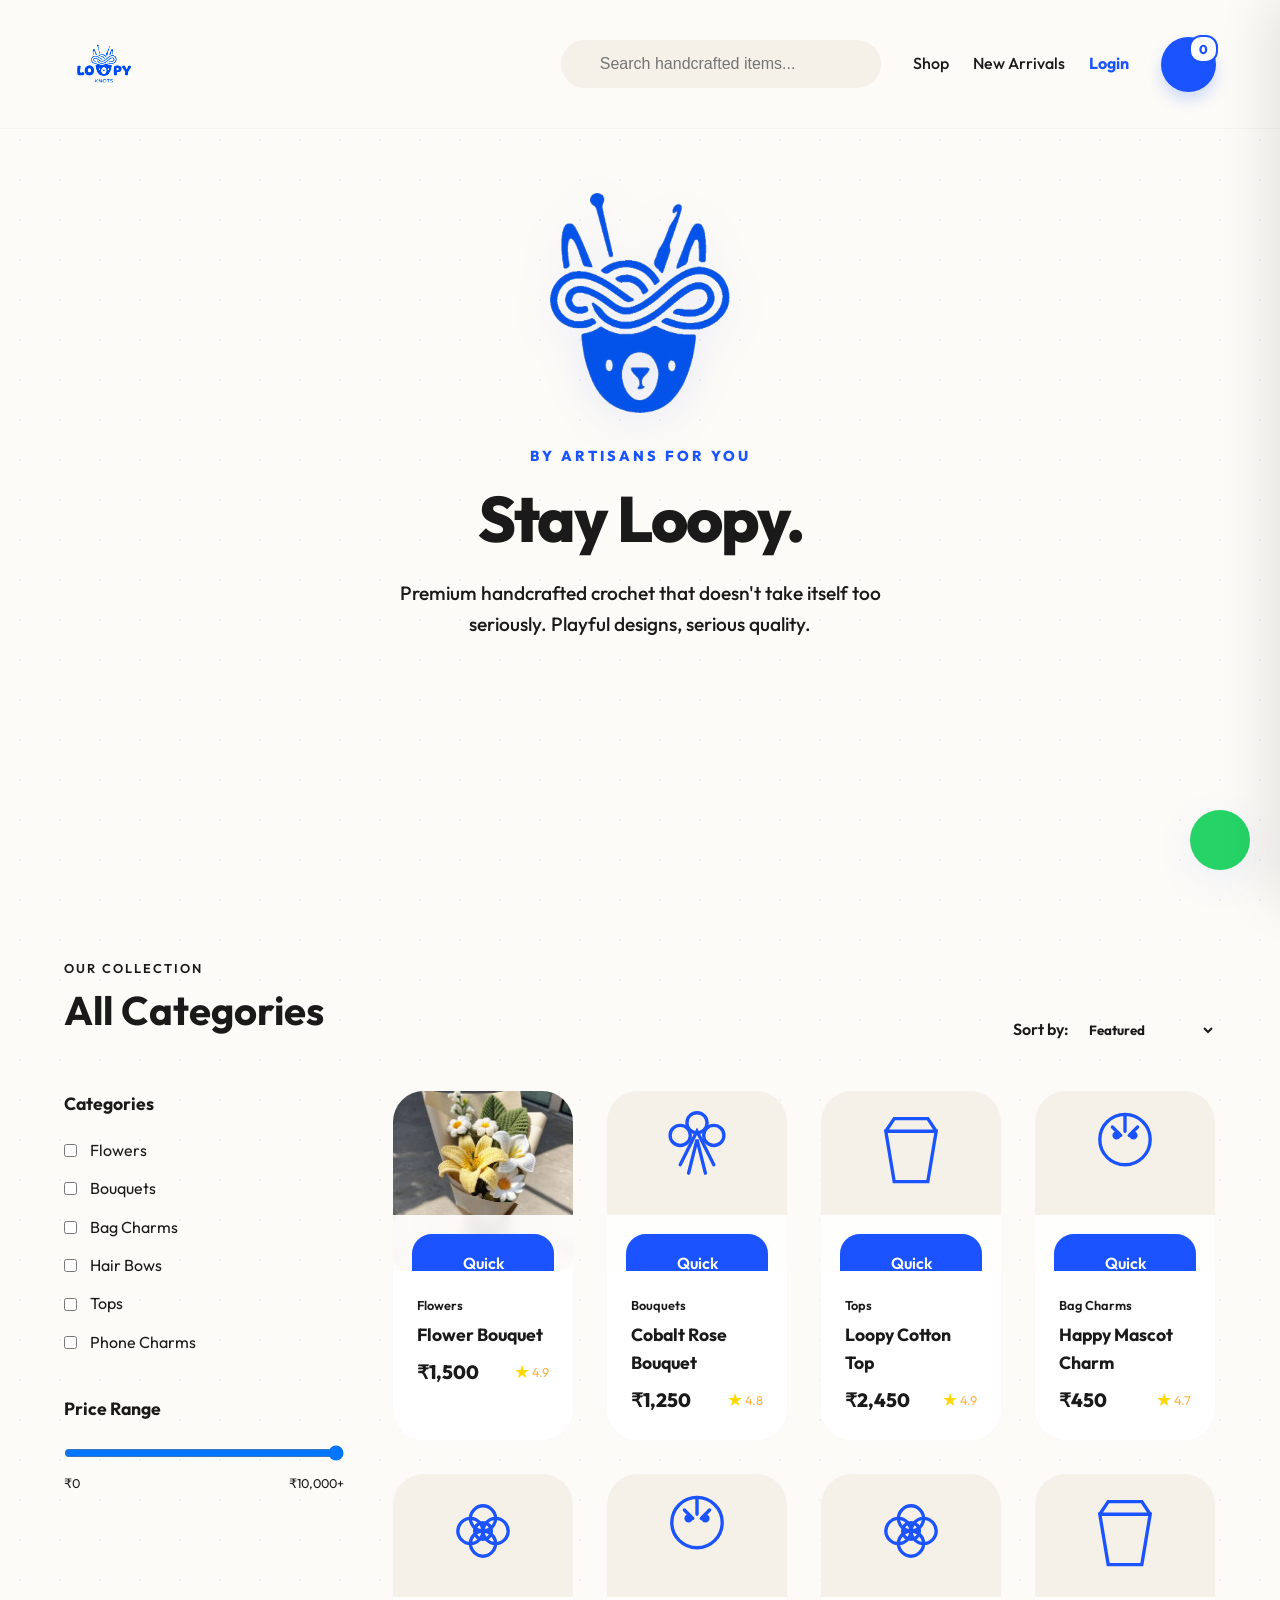
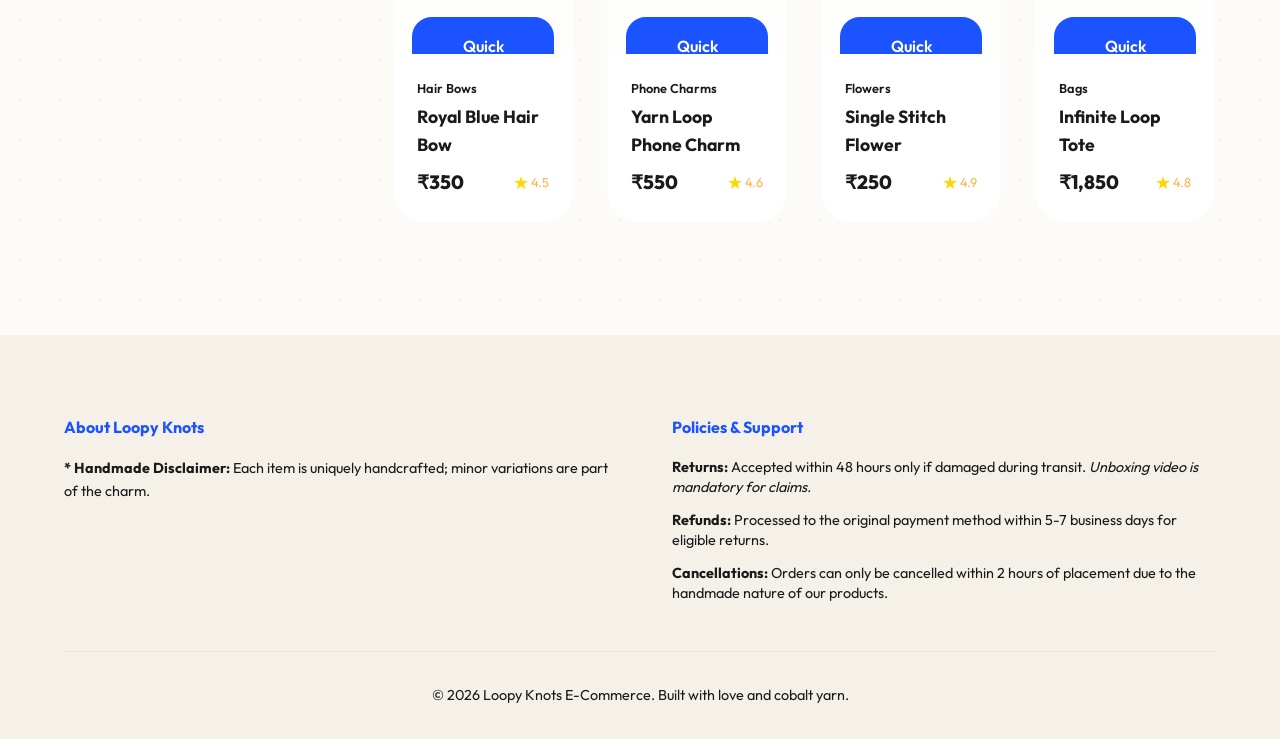
==== index.html @ 23d709d1 "Redesign payment screen to show discrete UPI app options like Zepto" ====
<!DOCTYPE html>
<html lang="en">
<head>
  <meta charset="UTF-8">
  <meta name="viewport" content="width=device-width, initial-scale=1.0">
  <title>Loopy Knots | Premium Handmade Crochet Store</title>
  <meta name="description" content="Discover beautifully handcrafted crochet flowers, bouquets, charms, and more at Loopy Knots. Sustainable, premium, and made with love.">
  
  <!-- Open Graph / Meta Tags -->
  <meta property="og:title" content="Loopy Knots | Premium Handmade Crochet Store">
  <meta property="og:description" content="Discover beautifully handcrafted crochet flowers, bouquets, charms, and more at Loopy Knots. Sustainable, premium, and made with love.">
  <meta property="og:image" content="assets/logo.jpg">
  <meta property="og:type" content="website">

  <link rel="icon" type="image/jpeg" href="assets/logo.jpg">
  <link rel="stylesheet" href="css/style.css">
  <script src="https://cdnjs.cloudflare.com/ajax/libs/simplex-noise/2.4.0/simplex-noise.min.js"></script>
  <script src="https://unpkg.com/lucide@latest"></script>
</head>
<body>

  <!-- Sticky Header -->
  <header>
    <!-- Mobile Nav Toggle (Left) -->
    <button class="mobile-nav-toggle" id="mobileNavBtn" onclick="toggleMobileMenu()" style="display: none; background: transparent; border: none; color: var(--cobalt); padding: 0; cursor: pointer;">
      <i data-lucide="menu" size="28"></i>
    </button>

    <div class="logo-container">
      <img src="assets/logo.jpg" alt="Loopy Knots Logo" class="logo-img desktop-logo animated-logo">
      <img src="assets/mascot_new.png" alt="Loopy Knots Mascot" class="logo-img mobile-logo animated-logo" style="display: none; clip-path: none; filter: none; mix-blend-mode: normal; object-fit: contain; border-radius: 0; padding: 5px;">
    </div>

    <div class="nav-actions">
      <div class="search-bar">
        <i data-lucide="search" size="18"></i>
        <input type="text" id="searchInput" placeholder="Search handcrafted items...">
      </div>

      <nav class="desktop-nav" style="display: flex; gap: 1.5rem; font-weight: 500; align-items: center;">
        <div class="dropdown">
          <a href="#">Shop <i data-lucide="chevron-down" size="16" style="vertical-align: middle;"></i></a>
          <div class="dropdown-content">
            <a href="#" onclick="filterCategory('Flowers')">Flowers</a>
            <a href="#" onclick="filterCategory('Bouquets')">Bouquets</a>
            <a href="#" onclick="filterCategory('Bag Charms')">Bag Charms</a>
            <a href="#" onclick="filterCategory('Hair Bows')">Hair Bows</a>
            <a href="#" onclick="filterCategory('Tops')">Tops</a>
            <a href="#" onclick="filterCategory('Phone Charms')">Phone Charms</a>
          </div>
        </div>
        <a href="#">New Arrivals</a>
        <a href="#" id="navLoginBtn" onclick="openLoginModal()" style="color: var(--cobalt); font-weight: 700;">Login</a>
        <div class="dropdown" id="navProfileMenu" style="display: none;">
          <a href="#" style="color: var(--cobalt); font-weight: 700; display: flex; align-items: center; gap: 5px;">
            <i data-lucide="user" size="20"></i> <i data-lucide="chevron-down" size="14"></i>
          </a>
          <div class="dropdown-content" style="right: 0; left: auto; min-width: 150px; text-align: left;">
            <a href="#" onclick="openOrdersModal()">My Orders</a>
            <a href="#" onclick="logoutUser()">Logout</a>
          </div>
        </div>
      </nav>
      
      <button class="cart-icon-btn" id="cartBtn">
        <i data-lucide="shopping-bag" size="20"></i>
        <span class="cart-badge" id="cartBadge">0</span>
      </button>
    </div>
  </header>

  </header>

  <!-- Mobile Menu Drawer -->
  <div class="mobile-menu-overlay" id="mobileMenuOverlay" onclick="closeMobileMenu()"></div>
  <div class="mobile-menu-drawer" id="mobileMenuDrawer">
    <div class="drawer-header" style="display: flex; justify-content: space-between; align-items: center; margin-bottom: 2rem;">
      <h3 style="color: var(--cobalt); margin: 0; font-size: 1.25rem;">Menu</h3>
      <button onclick="closeMobileMenu()" style="background:transparent; border:none; color:var(--text); cursor:pointer;"><i data-lucide="x" size="24"></i></button>
    </div>
    <div class="menu-content" style="display: flex; flex-direction: column; height: calc(100vh - 100px); justify-content: space-between;">
      <div class="menu-top-links" style="display: flex; flex-direction: column; gap: 1.2rem;">
        <a href="#" onclick="closeMobileMenu()">New Arrivals</a>
        <hr style="margin: 0; border: none; border-top: 1px solid #1A53FF22;">
        <h4 style="color: var(--cobalt); margin: 0; font-size: 1rem; text-transform: uppercase; letter-spacing: 1px;">Shop Categories</h4>
        <div class="mobile-categories" style="display: flex; flex-direction: column; gap: 1rem; margin-left: 0.5rem;">
          <a href="#" onclick="filterCategory('Flowers'); closeMobileMenu()">Flowers</a>
          <a href="#" onclick="filterCategory('Bouquets'); closeMobileMenu()">Bouquets</a>
          <a href="#" onclick="filterCategory('Bag Charms'); closeMobileMenu()">Bag Charms</a>
          <a href="#" onclick="filterCategory('Hair Bows'); closeMobileMenu()">Hair Bows</a>
          <a href="#" onclick="filterCategory('Tops'); closeMobileMenu()">Tops</a>
          <a href="#" onclick="filterCategory('Phone Charms'); closeMobileMenu()">Phone Charms</a>
          <a href="#" onclick="filterCategory('All'); closeMobileMenu()" style="color: var(--cobalt); font-weight: 700;">View All</a>
        </div>
      </div>
      <div class="menu-bottom-links" style="display: flex; flex-direction: column; gap: 1.2rem; padding-bottom: 2rem;">
        <hr style="margin: 0; border: none; border-top: 1px solid #1A53FF22;">
        <a href="#" onclick="openLoginModal(); closeMobileMenu()" id="mobileNavLogin">Login</a>
        <a href="#" onclick="openOrdersModal(); closeMobileMenu()" style="display:none;" id="mobileNavOrders">My Orders</a>
        <a href="#" onclick="logoutUser(); closeMobileMenu()" style="display:none; color: var(--terracotta);" id="mobileNavLogout">Logout</a>
      </div>
    </div>
  </div>

  <section class="hero">
    <div id="waves-container">
      <div class="pointer-dot"></div>
    </div>
    <div class="hero-content">
      <img src="assets/mascot_new.png" alt="Loopy Knots Mascot" class="hero-mascot">
      <div class="hero-label">BY ARTISANS FOR YOU</div>
      <h1 class="hero-title">Stay Loopy.</h1>
      <p class="hero-subtitle">Premium handcrafted crochet that doesn't take itself too seriously. Playful designs, serious quality.</p>
    </div>

    <div class="mascot-container">
      <div class="scroll-container">
        <div class="infinite-scroll" id="hero-slider">
          <!-- Images injected by slider.js logic -->
        </div>
      </div>
    </div>
    
    <!-- Mobile Category Pills/Circles -->
    <div class="mobile-categories-hero">
      <div class="cat-pill active" onclick="filterCategory('All')">
        <div class="cat-img" style="background: var(--cobalt-light); padding: 6px;"><img src="assets/mascot_new.png" alt="All"></div>
        <span>All</span>
      </div>
      <div class="cat-pill" onclick="filterCategory('Flowers')">
        <div class="cat-img"><img src="assets/categories/flowers.png" alt="Flowers"></div>
        <span>Flowers</span>
      </div>
      <div class="cat-pill" onclick="filterCategory('Bouquets')">
        <div class="cat-img"><img src="assets/categories/bouquets.png" alt="Bouquets"></div>
        <span>Bouquets</span>
      </div>
      <div class="cat-pill" onclick="filterCategory('Bag Charms')">
        <div class="cat-img"><img src="assets/categories/charms.png" alt="Charms"></div>
        <span>Charms</span>
      </div>
      <div class="cat-pill" onclick="filterCategory('Hair Bows')">
        <div class="cat-img"><img src="assets/categories/bows.png" alt="Bows"></div>
        <span>Bows</span>
      </div>
      <div class="cat-pill" onclick="filterCategory('Tops')">
        <div class="cat-img"><img src="assets/categories/tops.png" alt="Tops"></div>
        <span>Tops</span>
      </div>
      <div class="cat-pill" onclick="filterCategory('Phone Charms')">
        <div class="cat-img"><img src="assets/categories/phone_charms.png" alt="Phone Charms"></div>
        <span>Phone Charms</span>
      </div>
    </div>
  </section>

  <!-- Shop Section -->
  <div class="section-header">
    <div class="section-title">
      <p id="sectionSubtitle">Our Collection</p>
      <h2 class="mobile-small-title" id="sectionTitle">All Categories</h2>
    </div>
    <div class="sort-container">
      <span class="sort-label">Sort by:</span>
      <select class="sort-select">
        <option>Featured</option>
        <option>Price: Low to High</option>
        <option>Newest</option>
      </select>
    </div>
  </div>

  <main class="shop-container">
    <aside class="sidebar">
      <div class="filter-group">
        <h4>Categories</h4>
        <div class="filter-list">
          <label class="filter-item"><input type="checkbox" value="Flowers"> Flowers</label>
          <label class="filter-item"><input type="checkbox" value="Bouquets"> Bouquets</label>
          <label class="filter-item"><input type="checkbox" value="Bag Charms"> Bag Charms</label>
          <label class="filter-item"><input type="checkbox" value="Hair Bows"> Hair Bows</label>
          <label class="filter-item"><input type="checkbox" value="Tops"> Tops</label>
          <label class="filter-item"><input type="checkbox" value="Phone Charms"> Phone Charms</label>
        </div>
      </div>
      <div class="filter-group">
        <h4>Price Range</h4>
        <input type="range" min="0" max="100" value="100" style="width: 100%; accent-color: var(--terracotta);">
        <div style="display: flex; justify-content: space-between; font-size: 0.8rem; margin-top: 5px;">
          <span>₹0</span>
          <span>₹10,000+</span>
        </div>
      </div>
    </aside>

    <div class="product-grid" id="productGrid"></div>
  </main>

  <!-- Cart Drawer -->
  <div class="drawer-overlay" id="drawerOverlay"></div>
  <div class="cart-drawer" id="cartDrawer">
    <div class="drawer-header">
      <h3 style="font-size: 1.5rem;">Shopping Bag</h3>
      <button class="close-drawer" id="closeCart">&times;</button>
    </div>
    <div class="cart-items" id="cartItems"></div>
    
    <!-- Free Shipping Progress Bar -->
    <div style="padding: 1.5rem; background: var(--cream-dark); border-top: 1px solid #EEE;">
      <div id="shippingMsg" style="font-size: 0.85rem; font-weight: 700; color: var(--cobalt); margin-bottom: 8px;">Add more for FREE shipping!</div>
      <div style="width: 100%; height: 8px; background: #EEE; border-radius: 4px; overflow: hidden;">
        <div id="shippingProgress" style="width: 0%; height: 100%; background: var(--cobalt); transition: width 0.5s ease;"></div>
      </div>
    </div>
    <div class="cart-summary">
      <!-- Discount Code Section -->
      <div style="margin-bottom: 1.5rem; padding-bottom: 1.5rem; border-bottom: 1px solid #EEE;">
        <div style="display: flex; gap: 10px;">
          <input type="text" id="discountCode" placeholder="Enter code (e.g. LOOPY10)" style="flex: 1; padding: 10px; border: 1px solid #DDD; border-radius: 8px; font-family: inherit;">
          <button class="btn btn-secondary" onclick="applyDiscount()" style="padding: 10px 20px; border-radius: 8px;">Apply</button>
        </div>
        <div id="discountMsg" style="font-size: 0.75rem; margin-top: 5px; font-weight: 600;"></div>
      </div>
      <div class="summary-row">
        <span>Subtotal</span>
        <span id="subtotal" style="font-weight: 700;">₹0</span>
      </div>
      <div class="summary-row" style="color: var(--cobalt); font-size: 0.9rem;">
        <span>GST (18%)</span>
        <span id="gstTotal">₹0</span>
      </div>
      <div class="summary-row total-row" style="margin-top: 1rem; border-top: 1px solid #eee; padding-top: 1rem;">
        <span style="font-weight: 800; font-size: 1.2rem;">Total</span>
        <span id="totalPrice" style="font-weight: 800; font-size: 1.2rem; color: var(--cobalt);">₹0</span>
      </div>
      <button class="btn btn-primary" style="width: 100%; margin-top: 1.5rem; border-radius: var(--radius-xl);" onclick="openCheckout()">Proceed to Checkout</button>
    </div>
  </div>

  <!-- Product Modal -->
  <div class="product-modal" id="productModal" onclick="if(event.target === this) closeProductModal()">
    <div class="modal-content">
      <button class="modal-close-btn" onclick="closeProductModal()">
        <svg width="24" height="24" viewBox="0 0 24 24" fill="none" stroke="currentColor" stroke-width="2" stroke-linecap="round" stroke-linejoin="round"><line x1="18" y1="6" x2="6" y2="18"></line><line x1="6" y1="6" x2="18" y2="18"></line></svg>
      </button>
      <div class="modal-gallery zoom-container" style="position: relative;">
        <div id="modalImageSlider" style="display: flex; width: 100%; height: 100%; overflow-x: auto; scroll-snap-type: x mandatory; scrollbar-width: none; -ms-overflow-style: none;">
          <img id="modalImage" class="slider-img" style="scroll-snap-align: start; flex-shrink: 0; width: 100%; height: 100%; object-fit: contain;" src="" alt="Product Detail">
        </div>
        <div id="modalImageDots" style="position: absolute; bottom: 15px; left: 50%; transform: translateX(-50%); display: flex; gap: 8px; z-index: 5;">
          <!-- Dots injected here -->
        </div>
      </div>
      <div class="modal-details">
        <div class="modal-header">
          <p id="modalCat" style="color: var(--sage); font-weight: 700; text-transform: uppercase; letter-spacing: 1px;"></p>
          <h2 id="modalTitle"></h2>
          <div style="display: flex; align-items: center; gap: 15px; margin-bottom: 1rem;">
            <div id="modalPrice" style="font-size: 2rem; font-weight: 800; color: var(--cobalt);"></div>
            <div id="modalReviews" style="font-size: 0.9rem; color: #888;"></div>
          </div>
        </div>

        <div style="margin-bottom: 2rem;">
          <h4 style="margin-bottom: 10px;">Select Variant</h4>
          <div id="variantOptions" style="display: flex; gap: 10px; flex-wrap: wrap;">
            <!-- Variant buttons injected by JS -->
          </div>
        </div>
        <p style="color: var(--charcoal-light); margin-bottom: 2rem;">Every stitch in this piece was hand-crafted by our local artisans. We use sustainable, 100% cotton yarn.</p>
        
        <div class="modal-cta-container">
          <div style="display: flex; gap: 15px; flex-wrap: wrap;">
            <div style="display: flex; align-items: center; border: 1px solid #DDD; border-radius: var(--radius-sm); padding: 5px 10px; width: 120px; justify-content: space-between;">
               <button style="border: none; background: none; font-size: 1.5rem; cursor: pointer; color: var(--cobalt);" onclick="document.getElementById('modalQty').stepDown()">&minus;</button>
               <input type="number" id="modalQty" value="1" min="1" max="10" style="width: 40px; text-align: center; border: none; font-size: 1.1rem; font-weight: 700; background: none;">
               <button style="border: none; background: none; font-size: 1.5rem; cursor: pointer; color: var(--cobalt);" onclick="document.getElementById('modalQty').stepUp()">&plus;</button>
            </div>
            <div style="flex: 1; display: flex; gap: 10px; min-width: 200px;">
              <button class="btn btn-secondary" style="flex: 1; padding: 0.8rem 0.5rem; font-size: 0.9rem;" onclick="addToCart(currentSelectedId); closeProductModal();">Add to Cart</button>
              <button class="btn btn-primary" style="flex: 1; padding: 0.8rem 0.5rem; font-size: 0.9rem;" onclick="buyNow(currentSelectedId)">Buy Now</button>
            </div>
          </div>
          <p class="desktop-only" style="text-align: center; margin-top: 1rem; font-size: 0.8rem; color: #999;">Free shipping on orders over ₹4,999.</p>
        </div>
      </div>
    </div>
  </div>

  <!-- Orders Modal -->
  <div class="product-modal" id="ordersModal" onclick="if(event.target === this) closeOrdersModal()">
    <div class="modal-content" style="max-width: 600px; padding: 2rem;">
      <button class="close-drawer" style="position: absolute; top: 20px; right: 20px; z-index: 10;" onclick="closeOrdersModal()">&times;</button>
      <div style="display: flex; align-items: center; gap: 10px; margin-bottom: 1.5rem;">
        <i data-lucide="package" size="28" style="color: var(--cobalt);"></i>
        <h2 style="font-size: 1.8rem; color: var(--cobalt);">My Orders</h2>
      </div>
      <div id="ordersContainer" style="max-height: 400px; overflow-y: auto; text-align: left;">
         <!-- Orders injected here -->
         <p style="color: #666;">No past orders found.</p>
      </div>
    </div>
  </div>

  <!-- Checkout Page -->
  <section class="checkout-page" id="checkoutPage" style="display: none; height: 100vh; width: 100vw; position: fixed; top: 0; left: 0; background: var(--cream); z-index: 10000; overflow: hidden; flex-direction: column;">
    
    <!-- Top Bar -->
    <div style="padding: 1rem 5%; background: white; flex-shrink: 0; display: flex; align-items: center; gap: 1rem; border-bottom: 1px solid #EEE;">
      <i data-lucide="arrow-left" size="24" style="cursor: pointer; color: var(--cobalt);" onclick="closeCheckout()"></i>
      <h2 style="font-size: 1.5rem; color: var(--cobalt); margin: 0;">Secure Checkout</h2>
    </div>

    <!-- Progress Indicator -->
    <div style="flex-shrink: 0; padding: 1rem 5%; background: white; border-bottom: 1px solid #EEE;">
       <div class="checkout-progress-container" style="max-width: 600px; margin: 0 auto;">
         <img src="assets/mascot_new.png" alt="Mascot Progress" class="checkout-mascot" id="checkoutMascot">
         <i data-lucide="truck" size="40" class="progress-truck"></i>
       </div>
       <div class="checkout-steps" style="max-width: 600px; margin: 1rem auto 0 auto; display: flex; justify-content: space-between;">
         <div class="checkout-step active" id="step1">1. Shipping</div>
         <div class="checkout-step" id="step2">2. Payment</div>
         <div class="checkout-step" id="step3">3. Review</div>
       </div>
    </div>

    <!-- Scrollable Form Content -->
    <div style="flex: 1; overflow-y: auto; padding: 1.5rem 5%;">
       <div style="max-width: 600px; margin: 0 auto; background: white; padding: 1.5rem; border-radius: 12px; box-shadow: 0 4px 15px rgba(0,0,0,0.05);">
         
         <div id="shippingForm">
           <div id="prevAddressContainer" style="display: none; background: var(--blue-bg); padding: 1rem; border-radius: 12px; margin-bottom: 1.5rem; text-align: center;">
             <p style="font-size: 0.9rem; color: var(--charcoal); margin-bottom: 0.5rem;">We found a previously saved address.</p>
             <button class="btn btn-secondary" style="padding: 0.5rem 1rem; font-size: 0.9rem; border-radius: var(--radius-sm);" onclick="fillPreviousAddress()">Use Previous Address</button>
           </div>
           <div class="form-group" style="margin-bottom: 1.5rem;">
             <label style="display: block; margin-bottom: 0.5rem; font-weight: 700;">Full Name</label>
             <input type="text" id="fullNameInput" style="width: 100%; padding: 1rem; border: 1px solid #DDD; border-radius: 12px;" placeholder="John Doe">
           </div>
           <div class="form-group" style="margin-bottom: 1.5rem;">
             <label style="display: block; margin-bottom: 0.5rem; font-weight: 700;">Pincode</label>
             <input type="text" id="pincodeInput" oninput="mockPincodeLookup(this.value)" style="width: 100%; padding: 1rem; border: 1px solid #DDD; border-radius: 12px;" placeholder="400001">
           </div>
           <div style="display: grid; grid-template-columns: 1fr 1fr; gap: 1rem; margin-bottom: 1.5rem;">
             <div class="form-group">
               <label style="display: block; margin-bottom: 0.5rem; font-weight: 700;">City</label>
               <input type="text" id="cityInput" style="width: 100%; padding: 1rem; border: 1px solid #DDD; border-radius: 12px; background: var(--cream);" readonly>
             </div>
             <div class="form-group">
               <label style="display: block; margin-bottom: 0.5rem; font-weight: 700;">State</label>
               <input type="text" id="stateInput" style="width: 100%; padding: 1rem; border: 1px solid #DDD; border-radius: 12px; background: var(--cream);" readonly>
             </div>
           </div>
           <div class="form-group" style="margin-bottom: 1.5rem;">
             <label style="display: block; margin-bottom: 0.5rem; font-weight: 700;">House/Flat No. & Building</label>
             <input type="text" id="address1Input" style="width: 100%; padding: 1rem; border: 1px solid #DDD; border-radius: 12px;" placeholder="Flat 12A, Yarn Towers">
           </div>
           <div class="form-group" style="margin-bottom: 1.5rem;">
             <label style="display: block; margin-bottom: 0.5rem; font-weight: 700;">Area & Landmark</label>
             <input type="text" id="address2Input" style="width: 100%; padding: 1rem; border: 1px solid #DDD; border-radius: 12px;" placeholder="Near Blue Stitch Park">
           </div>
           <div class="form-group" style="margin-bottom: 1.5rem; display: flex; align-items: center; gap: 10px;">
             <input type="checkbox" id="saveAddress" checked style="accent-color: var(--cobalt); width: 1.2rem; height: 1.2rem;">
             <label for="saveAddress" style="font-weight: 600;">Save this address for future</label>
             <select style="margin-left: auto; padding: 5px 10px; border-radius: 8px; border: 1px solid #DDD; outline: none; background: white;">
               <option>Home</option>
               <option>Office</option>
               <option>Other</option>
             </select>
           </div>
         </div>

          <div id="paymentForm" style="display: none; text-align: left;">
            <p style="margin-bottom: 0.5rem; font-size: 0.9rem; color: #666; font-weight: 600;">Amount to Pay:</p>
            <h3 style="margin-bottom: 1.5rem; color: var(--cobalt); font-size: 1.8rem;" id="upiAmountLabel">₹0</h3>
            
            <h4 style="margin-bottom: 1rem; color: var(--charcoal); font-size: 1rem;">Recommended Payments</h4>
            
            <div style="background: white; border-radius: 12px; border: 1px solid #DDD; margin-bottom: 1.5rem; overflow: hidden; box-shadow: 0 4px 10px rgba(0,0,0,0.02);">
               <div onclick="triggerUPI('cred')" style="display: flex; align-items: center; justify-content: space-between; padding: 1.2rem; border-bottom: 1px solid #EEE; cursor: pointer; transition: background 0.2s;" onmouseover="this.style.background='#F9F9F9'" onmouseout="this.style.background='white'">
                 <div style="display: flex; align-items: center; gap: 15px;">
                    <div style="width: 32px; height: 32px; background: #222; color: white; border-radius: 6px; display: flex; align-items: center; justify-content: center; font-weight: bold; font-family: sans-serif;">C</div>
                    <strong style="font-size: 1rem; color: #333;">CRED UPI</strong>
                 </div>
                 <i data-lucide="chevron-right" size="20" style="color: #999;"></i>
               </div>
               
               <div onclick="triggerUPI('phonepe')" style="display: flex; align-items: center; justify-content: space-between; padding: 1.2rem; border-bottom: 1px solid #EEE; cursor: pointer; transition: background 0.2s;" onmouseover="this.style.background='#F9F9F9'" onmouseout="this.style.background='white'">
                 <div style="display: flex; align-items: center; gap: 15px;">
                    <div style="width: 32px; height: 32px; background: #5f259f; color: white; border-radius: 6px; display: flex; align-items: center; justify-content: center; font-weight: bold;">पे</div>
                    <div style="display: flex; flex-direction: column;">
                        <strong style="font-size: 1rem; color: #333;">PhonePe UPI</strong>
                        <span style="font-size: 0.75rem; color: #888; margin-top: 2px;">Fast & Secure</span>
                    </div>
                 </div>
                 <i data-lucide="chevron-right" size="20" style="color: #999;"></i>
               </div>
               
               <div onclick="triggerUPI('gpay')" style="display: flex; align-items: center; justify-content: space-between; padding: 1.2rem; border-bottom: 1px solid #EEE; cursor: pointer; transition: background 0.2s;" onmouseover="this.style.background='#F9F9F9'" onmouseout="this.style.background='white'">
                 <div style="display: flex; align-items: center; gap: 15px;">
                    <div style="width: 32px; height: 32px; background: white; border: 1px solid #eee; border-radius: 6px; display: flex; align-items: center; justify-content: center; font-weight: bold; color: #4285F4;">G</div>
                    <strong style="font-size: 1rem; color: #333;">GPay UPI</strong>
                 </div>
                 <i data-lucide="chevron-right" size="20" style="color: #999;"></i>
               </div>
               
               <div onclick="triggerUPI('amazon')" style="display: flex; align-items: center; justify-content: space-between; padding: 1.2rem; cursor: pointer; transition: background 0.2s;" onmouseover="this.style.background='#F9F9F9'" onmouseout="this.style.background='white'">
                 <div style="display: flex; align-items: center; gap: 15px;">
                    <div style="width: 32px; height: 32px; background: #FF9900; color: white; border-radius: 6px; display: flex; align-items: center; justify-content: center; font-weight: bold; font-family: serif;">a</div>
                    <strong style="font-size: 1rem; color: #333;">Amazon Pay UPI</strong>
                 </div>
                 <i data-lucide="chevron-right" size="20" style="color: #999;"></i>
               </div>
            </div>
            
            <div style="text-align: center; margin-bottom: 1.5rem;">
              <small style="color: #888;"><i data-lucide="shield-check" size="14" style="vertical-align: middle;"></i> 100% Secured Payments</small>
            </div>
          </div>

         <div id="reviewForm" style="display: none; text-align: left;">
            <h3 style="margin-bottom: 1rem;">Final Review</h3>
            <div style="background: var(--cream-dark); padding: 1.5rem; border-radius: 16px; margin-bottom: 0;">
              <div style="display: flex; justify-content: space-between; margin-bottom: 0.5rem;">
                <span>Subtotal</span>
                <span id="reviewSubtotal">₹0</span>
              </div>
              <div id="intraTaxRow" style="display: block;">
                <div style="display: flex; justify-content: space-between; margin-bottom: 0.5rem; font-size: 0.9rem; color: #666;">
                  <span>CGST (9%)</span>
                  <span id="cgstLabel">₹0</span>
                </div>
                <div style="display: flex; justify-content: space-between; margin-bottom: 0.5rem; font-size: 0.9rem; color: #666;">
                  <span>SGST (9%)</span>
                  <span id="sgstLabel">₹0</span>
                </div>
              </div>
              <div id="interTaxRow" style="display: none;">
                <div style="display: flex; justify-content: space-between; margin-bottom: 0.5rem; font-size: 0.9rem; color: #666;">
                  <span>IGST (18%)</span>
                  <span id="igstLabel">₹0</span>
                </div>
              </div>
              <div style="display: flex; justify-content: space-between; margin-top: 1rem; border-top: 1px solid #DDD; padding-top: 1rem; font-weight: 800; font-size: 1.4rem; color: var(--cobalt);">
                <span>Grand Total</span>
                <span id="reviewTotal">₹0</span>
              </div>
            </div>
         </div>
       </div>
    </div>

    <!-- Sticky Footer / Front CTA -->
    <div style="flex-shrink: 0; padding: 1.5rem 5%; background: white; border-top: 1px solid #EEE; box-shadow: 0 -4px 15px rgba(0,0,0,0.05);">
       <div style="max-width: 600px; margin: 0 auto; display: flex; flex-direction: column; gap: 1rem;">
          <button class="btn btn-primary" id="btn-step1" style="width: 100%; border-radius: var(--radius-xl); font-size: 1.1rem; padding: 1rem;" onclick="nextStep(2)">Continue to Payment</button>
          <button class="btn btn-primary" id="btn-step3" style="width: 100%; border-radius: var(--radius-xl); font-size: 1.1rem; padding: 1rem; display: none; align-items: center; justify-content: center;" onclick="confirmPayment()">I have completed payment</button>
          <button style="background: none; color: var(--charcoal-light); border: none; font-size: 1rem; text-decoration: underline; cursor: pointer; padding: 0.5rem;" onclick="closeCheckout()">Cancel & Return to Shop</button>
       </div>
    </div>
  </section>

  <!-- Success Page -->
  <section class="success-page" id="successPage" style="display: none; height: 100vh; width: 100vw; position: fixed; top: 0; left: 0; background: var(--cream); z-index: 10001; overflow: auto; flex-direction: column; justify-content: center; align-items: center; text-align: center; padding: 2rem;">
    <div style="background: white; padding: 3rem 2rem; border-radius: 20px; box-shadow: 0 10px 40px rgba(0,0,0,0.05); max-width: 500px; width: 100%; margin: auto;">
      <div style="width: 80px; height: 80px; background: #2DA94F; color: white; border-radius: 50%; display: flex; align-items: center; justify-content: center; margin: 0 auto 1.5rem auto; margin-bottom: 2rem; box-shadow: 0 10px 20px rgba(45, 169, 79, 0.3);">
        <i data-lucide="check" size="40" style="stroke: white;"></i>
      </div>
      <h2 style="font-size: 2.2rem; margin-bottom: 0.5rem; color: var(--charcoal);">Payment Successful!</h2>
      <p style="color: #666; margin-bottom: 1.5rem;">Your order <strong>#LK-<span id="successOrderId">1249</span></strong> has been placed securely.</p>
      
      <div style="background: var(--cream-dark); border-radius: 16px; padding: 1.5rem; text-align: left; margin-bottom: 2.5rem;">
        <h4 style="margin-bottom: 1rem; color: var(--cobalt);">Order Summary</h4>
        <div id="successOrderList" style="max-height: 150px; overflow-y: auto; margin-bottom: 1rem; font-size: 0.9rem; border-bottom: 1px solid #DDD; padding-bottom: 1rem;">
          <!-- Items injected via JS -->
        </div>
        <div style="display: flex; justify-content: space-between; font-weight: 800; font-size: 1.2rem; color: var(--cobalt);">
          <span>Total Paid</span>
          <span id="successTotal">₹0</span>
        </div>
      </div>

      <button class="btn btn-primary" style="width: 100%; border-radius: var(--radius-xl); font-size: 1.1rem; padding: 1rem;" onclick="closeSuccess()">Continue Shopping</button>
    </div>
  </section>

  <footer style="background: var(--cream-dark); padding: 5rem 5% 2rem 5%; margin-top: 5rem;">
    <div style="display: grid; grid-template-columns: 1fr 1fr; gap: 4rem; margin-bottom: 3rem;">
      <div>
        <h4 style="margin-bottom: 1rem; color: var(--cobalt);">About Loopy Knots</h4>
        <p style="font-size: 0.9rem; color: var(--charcoal-light); margin-bottom: 1rem;">
          <strong style="color: var(--terracotta);">* Handmade Disclaimer:</strong> Each item is uniquely handcrafted; minor variations are part of the charm.
        </p>
      </div>
      <div>
        <h4 style="margin-bottom: 1rem; color: var(--cobalt);">Policies & Support</h4>
        <ul style="font-size: 0.9rem; color: var(--charcoal-light); display: flex; flex-direction: column; gap: 0.8rem; line-height: 1.4;">
          <li><strong>Returns:</strong> Accepted within 48 hours only if damaged during transit. <i>Unboxing video is mandatory for claims.</i></li>
          <li><strong>Refunds:</strong> Processed to the original payment method within 5-7 business days for eligible returns.</li>
          <li><strong>Cancellations:</strong> Orders can only be cancelled within 2 hours of placement due to the handmade nature of our products.</li>
        </ul>
      </div>
    </div>
    <div style="text-align: center; color: var(--sage); font-size: 0.9rem; border-top: 1px solid rgba(0,0,0,0.05); padding-top: 2rem;">
      &copy; 2026 Loopy Knots E-Commerce. Built with love and cobalt yarn.
    </div>
  </footer>

  <!-- WhatsApp CTA -->
  <a href="#" class="whatsapp-chat-btn" title="Chat with us on WhatsApp" onclick="alert('Opening WhatsApp for Loopy Knots Support')">
    <i data-lucide="message-circle" size="30"></i>
  </a>

  <!-- Simple Login Modal -->
  <div class="product-modal" id="loginModal">
    <div class="modal-content" style="max-width: 400px; display: block; padding: 3rem; text-align: center; position: relative;">
      <button class="close-drawer" style="position: absolute; top: 20px; right: 20px; z-index: 100;" onclick="closeLoginModal()">&times;</button>
      <h3 style="font-size: 1.8rem; color: var(--cobalt); margin-bottom: 0.5rem;" id="loginModalTitle">Welcome back!</h3>
      <p style="color: #666; margin-bottom: 2rem;">Log in to track your orders and enjoy a faster checkout.</p>
      
      <div id="phoneStep" style="box-sizing: border-box;">
        <div style="display: flex; gap: 10px; margin-bottom: 1.5rem; width: 100%; box-sizing: border-box;">
          <input type="text" value="+91" readonly style="width: 70px; text-align: center; border: 1px solid #DDD; border-radius: var(--radius-sm); font-weight: 700; background: var(--cream); padding: 0; box-sizing: border-box;">
          <input type="tel" id="phoneNumber" placeholder="9876543210" style="flex: 1; padding: 1rem; border: 1px solid #DDD; border-radius: var(--radius-sm); font-size: 1.1rem; letter-spacing: 1px; min-width: 0; box-sizing: border-box;">
        </div>
        <button class="btn btn-primary" style="width: 100%; box-sizing: border-box;" onclick="sendOTP()">Log in</button>
      </div>
    </div>
  </div>

  <div id="toastContainer" class="toast-container"></div>

  <script src="js/waves.js"></script>
  <script src="js/slider.js"></script>
  <script src="js/main.js"></script>
  <script>lucide.createIcons();</script>
</body>
</html>
---- css/style.css ----
@import url('https://fonts.googleapis.com/css2?family=Outfit:wght@300;400;500;600;700;800&display=swap');

:root {
  /* New Palette - Mascot Driven */
  --cream: #FDFBF7;
  --cream-dark: #F5F1E9;
  --cobalt: #1A53FF; /* Vibrant Cobalt Blue from Mascot */
  --cobalt-light: rgba(26, 83, 255, 0.08);
  --cobalt-medium: rgba(26, 83, 255, 0.2);
  --charcoal: #1A1A1A;
  --white: #FFFFFF;
  
  /* UI Atoms */
  --radius-sm: 12px;
  --radius-md: 20px;
  --radius-lg: 32px;
  --radius-xl: 48px;
  --radius-dynamic: var(--radius-lg);
  --radius-dynamic-xl: var(--radius-xl);
  --section-py: 4rem;
  --shadow: 0 10px 40px rgba(26, 83, 255, 0.08);
  --shadow-hover: 0 15px 50px rgba(26, 83, 255, 0.15);
  --transition: all 0.4s cubic-bezier(0.175, 0.885, 0.32, 1.275); /* Playful spring */
  
  /* Font */
  --font-main: 'Outfit', sans-serif;
}

/* Global Icon Styling */
.lucide {
  stroke-width: 2.5px;
  stroke: var(--cobalt);
  stroke-linecap: round;
  stroke-linejoin: round;
}

* {
  margin: 0;
  padding: 0;
  box-sizing: border-box;
  -webkit-font-smoothing: antialiased;
}

body {
  font-family: var(--font-main);
  background-color: var(--cream);
  background-image: radial-gradient(var(--cobalt-light) 1px, transparent 1px);
  background-size: 40px 40px; /* Subtle dot pattern instead of busy knots for cleanliness */
  color: var(--charcoal);
  line-height: 1.6;
  overflow-x: hidden;
}

/* Subtle Loopy Patterns for Sections */
.loopy-divider {
  height: 60px;
  background-image: url("data:image/svg+xml,%3Csvg width='60' height='30' viewBox='0 0 60 30' xmlns='http://www.w3.org/2000/svg'%3E%3Cpath d='M0 15c10-15 20-15 30 0s20 15 30 0' fill='none' stroke='%231A53FF' stroke-width='2' opacity='0.2'/%3E%3C/svg%3E");
  background-repeat: repeat-x;
  margin: 2rem 0;
}

a {
  text-decoration: none;
  color: inherit;
  transition: var(--transition);
}

button {
  cursor: pointer;
  border: none;
  outline: none;
  font-family: inherit;
}

ul {
  list-style: none;
}

img {
  max-width: 100%;
  display: block;
}

/* --- Shared Layout --- */

header {
  position: sticky;
  top: 0;
  width: 100%;
  background: rgba(253, 251, 247, 0.85);
  backdrop-filter: blur(10px);
  z-index: 1000;
  padding: 1.5rem 5%;
  display: flex;
  align-items: center;
  justify-content: space-between;
  border-bottom: 1px solid rgba(168, 183, 161, 0.1);
}

.logo-container {
  display: flex;
  align-items: center;
  gap: 1rem;
}

.logo-img {
  width: 80px;
  height: 80px;
  object-fit: cover;
  object-position: center 15%; /* Focused crop on the mascot head only */
  mix-blend-mode: multiply;
  filter: contrast(130%) brightness(105%);
  cursor: pointer;
  transition: transform 0.6s cubic-bezier(0.34, 1.56, 0.64, 1);
  user-select: none;
  clip-path: circle(40%); /* Circular crop to ensure no text leaks through */
}

.logo-spin {
  animation: logo-spin-animation 0.6s cubic-bezier(0.34, 1.56, 0.64, 1);
}

@keyframes logo-spin-animation {
  from { transform: rotate(0deg) scale(1.1); }
  to { transform: rotate(360deg) scale(1); }
}

.logo-container:hover .logo-img {
  transform: scale(1.1);
}

@keyframes loopy-gentle-bounce {
  0%, 100% { transform: translateY(0); }
  50% { transform: translateY(-8px); }
}

@keyframes loopy-wiggle {
  0%, 100% { transform: scale(1.2) rotate(5deg); }
  25% { transform: scale(1.2) rotate(-5deg); }
  50% { transform: scale(1.2) rotate(3deg); }
  75% { transform: scale(1.2) rotate(-3deg); }
}

.mobile-only {
  display: none !important;
}

.desktop-only {
  display: block;
}

/* --- Mobile Category Hero --- */
.mobile-categories-hero {
  display: none;
  width: 100%;
  overflow-x: auto;
  padding: 1rem 5%;
  gap: 1.5rem;
  scrollbar-width: none;
  -ms-overflow-style: none;
}
.mobile-categories-hero::-webkit-scrollbar {
  display: none;
}
.cat-pill {
  flex-shrink: 0;
  display: flex;
  flex-direction: column;
  align-items: center;
  gap: 0.5rem;
  cursor: pointer;
}
.cat-img {
  width: 65px;
  height: 65px;
  border-radius: 16px;
  background: var(--blue-bg);
  padding: 4px;
  border: 2px solid transparent;
  overflow: hidden;
  transition: var(--transition);
}
.cat-img img {
  width: 100%;
  height: 100%;
  object-fit: cover;
  border-radius: 12px;
}
.cat-pill span {
  font-size: 0.8rem;
  font-weight: 700;
  color: var(--charcoal-light);
  white-space: nowrap;
}
.cat-pill.active .cat-img {
  border-color: var(--cobalt);
  box-shadow: 0 4px 12px rgba(26, 83, 255, 0.2);
}
.cat-pill.active span {
  color: var(--cobalt);
}
.cat-pill:active .cat-img {
  transform: scale(0.9);
}

/* --- Global Mobile Elements --- */
.mobile-logo { display: none; }
.mobile-nav-toggle { display: none; }
.mobile-menu-drawer {
  position: fixed;
  top: 0;
  left: -100%;
  width: 85%;
  max-width: 320px;
  height: 100vh;
  background: var(--cream);
  z-index: 1000;
  transition: left 0.3s cubic-bezier(0.4, 0.0, 0.2, 1);
  overflow-y: auto;
  box-shadow: 4px 0 15px rgba(0,0,0,0.1);
  padding: 2rem 1.5rem;
}
.mobile-menu-drawer.active {
  left: 0;
}
.mobile-menu-drawer a {
  font-size: 1.1rem;
  font-weight: 600;
  color: var(--charcoal);
  text-decoration: none;
  padding: 0.5rem 0;
  display: block;
}
.mobile-menu-overlay {
  position: fixed;
  top: 0;
  left: 0;
  width: 100vw;
  height: 100vh;
  background: rgba(0,0,0,0.4);
  backdrop-filter: blur(2px);
  z-index: 999;
  opacity: 0;
  visibility: hidden;
  transition: opacity 0.3s ease, visibility 0.3s;
}
.mobile-menu-overlay.active {
  opacity: 1;
  visibility: visible;
}

.nav-actions {
  display: flex;
  align-items: center;
  gap: 2rem;
}

.search-bar {
  display: flex;
  align-items: center;
  background: var(--cream-dark);
  padding: 0.8rem 1.5rem;
  border-radius: var(--radius-xl);
  width: 320px;
  border: 2px solid transparent;
  transition: var(--transition);
}

.search-bar:focus-within {
  border-color: var(--cobalt-medium);
  background: var(--white);
}

.search-bar input {
  background: transparent;
  border: none;
  outline: none;
  margin-left: 0.8rem;
  width: 100%;
  font-size: 1rem;
  font-weight: 500;
}

.cart-icon-btn {
  position: relative;
  background: var(--cobalt);
  color: white;
  width: 55px;
  height: 55px;
  display: flex;
  align-items: center;
  justify-content: center;
  border-radius: 50%;
  transition: var(--transition);
  box-shadow: 0 8px 15px rgba(26, 83, 255, 0.2);
  border: none;
  cursor: pointer;
}

.cart-icon-btn .lucide {
  stroke: var(--white);
}

.cart-icon-btn:hover {
  transform: scale(1.1) rotate(5deg);
}

.cart-badge {
  position: absolute;
  top: -2px;
  right: -2px;
  background: var(--white);
  color: var(--cobalt);
  font-size: 0.8rem;
  font-weight: 800;
  padding: 4px 8px;
  border-radius: 12px;
  border: 2px solid var(--cobalt);
}

/* --- Hero Section --- */

.hero {
  position: relative;
  padding: var(--section-py) 5% 0rem 5%; /* Lofted content higher as requested */
  display: flex;
  flex-direction: column;
  align-items: center;
  justify-content: flex-start;
  min-height: 85vh;
  text-align: center;
  overflow: hidden;
}

#waves-container {
  position: absolute;
  top: 0;
  left: 0;
  width: 100%;
  height: 100%;
  z-index: 1;
  opacity: 0.6;
  pointer-events: none;
  --x: -50px;
  --y: -50px;
}

.pointer-dot {
  position: absolute;
  top: 0;
  left: 0;
  width: 0.5rem;
  height: 0.5rem;
  background: var(--cobalt);
  border-radius: 50%;
  transform: translate3d(calc(var(--x) - 50%), calc(var(--y) - 50%), 0);
  will-change: transform;
  opacity: 0.3;
}

.hero-content {
  position: relative;
  z-index: 2;
  margin-bottom: 2rem;
  max-width: 800px;
  display: flex;
  flex-direction: column;
  align-items: center;
}

.hero-mascot {
  width: 180px;
  height: auto;
  margin-bottom: 2rem;
  animation: float-mascot 4s ease-in-out infinite;
  filter: drop-shadow(0 10px 20px rgba(26, 83, 255, 0.1));
}

@keyframes float-mascot {
  0%, 100% { transform: translateY(0); }
  50% { transform: translateY(-10px); }
}

.hero-label {
  font-size: 0.9rem;
  font-weight: 800;
  color: var(--cobalt);
  letter-spacing: 3px;
  margin-bottom: 1rem;
  text-transform: uppercase;
}

.hero-title {
  font-size: 6rem;
  color: var(--cobalt);
  line-height: 1;
  margin-bottom: 1.5rem;
  letter-spacing: -2px;
}

.hero-subtitle {
  font-size: 1.25rem;
  font-weight: 500;
  color: var(--charcoal);
  max-width: 600px;
  margin: 0 auto;
}

.mascot-container {
  width: 100%;
  padding: 0;
  margin-top: -2rem; /* Move slider up as requested */
  display: flex;
  justify-content: center;
  align-items: center;
  background: transparent !important;
  border: none !important;
  z-index: 3;
}

.scroll-container {
  width: 100%;
  mask-image: linear-gradient(90deg, transparent, #000 10%, #000 90%, transparent);
  -webkit-mask-image: linear-gradient(90deg, transparent, #000 10%, #000 90%, transparent);
}

.infinite-scroll {
  display: flex;
  gap: 2rem;
  width: max-content;
  animation: scroll-left 40s linear infinite;
}

.infinite-scroll:hover {
  animation-play-state: paused;
}

.image-item {
  width: 80vw;
  max-width: 300px;
  aspect-ratio: 1 / 1;
  height: auto;
  flex-shrink: 0;
  border-radius: var(--radius-dynamic);
  overflow: hidden;
  box-shadow: 0 15px 45px rgba(0,0,0,0.1);
  transition: transform 0.4s ease;
}

.image-item img {
  width: 100%;
  height: 100%;
  object-fit: cover;
}

.image-item:hover {
  transform: scale(1.05) translateY(-5px);
}

@keyframes scroll-left {
  0% { transform: translateX(0); }
  100% { transform: translateX(-50%); }
}

.hero-content h1 {
  font-size: 4rem;
  line-height: 1.1;
  font-weight: 800;
  color: var(--charcoal);
  margin-bottom: 1.5rem;
}

.hero-content p {
  font-size: 1.2rem;
  color: var(--charcoal-light);
  margin-bottom: 2.5rem;
  max-width: 500px;
}

.cta-group {
  display: flex;
  gap: 1.5rem;
}

.btn {
  padding: 1rem 2.5rem;
  border-radius: var(--radius-md);
  font-weight: 600;
  font-size: 1rem;
  transition: var(--transition);
}

.btn-primary {
  background: var(--cobalt);
  color: white;
  border: 3px solid var(--cobalt);
}

.btn-primary:hover {
  background: var(--white);
  color: var(--cobalt);
  transform: translateY(-5px);
  box-shadow: 0 15px 30px rgba(26, 83, 255, 0.2);
}

.btn-secondary {
  background: transparent;
  border: 3px solid var(--charcoal);
  color: var(--charcoal);
}

.btn-secondary:hover {
  background: var(--charcoal);
  color: white;
}

/* --- Mascot Animations --- */

.mascot-container {
  position: relative;
}

@keyframes float-playful {
  0%, 100% { transform: translateY(0) rotate(-2deg); }
  50% { transform: translateY(-30px) rotate(3deg); }
}

.yarn-loop {
  position: absolute;
  top: 0;
  left: 0;
  width: 100%;
  height: 100%;
  border: 4px solid var(--cobalt);
  border-radius: 50% 50% 0 50%;
  animation: loop-spin 3s linear infinite;
  opacity: 0.3;
  pointer-events: none;
}

@keyframes loop-spin {
  from { transform: rotate(0); }
  to { transform: rotate(360deg); }
}

.hero-image {
  position: relative;
}

.hero-image img {
  width: 100%;
  height: 600px;
  object-fit: cover;
  border-radius: var(--radius-xl);
  box-shadow: var(--shadow);
}

.hero-badge {
  position: absolute;
  bottom: 40px;
  left: -20px;
  background: var(--white);
  padding: 1.5rem;
  border-radius: var(--radius-md);
  box-shadow: var(--shadow);
  display: flex;
  align-items: center;
  gap: 1rem;
  animation: float 6s ease-in-out infinite;
}

@keyframes float {
  0%, 100% { transform: translateY(0); }
  50% { transform: translateY(-10px); }
}

/* --- Product Section --- */

.section-header {
  padding: var(--section-py) 5% 1rem 5%;
  display: flex;
  justify-content: space-between;
  align-items: flex-end;
}

.section-title h2 {
  font-size: 2.5rem;
  color: var(--charcoal);
}

.section-title p {
  color: var(--sage);
  font-weight: 600;
  text-transform: uppercase;
  letter-spacing: 2px;
  font-size: 0.8rem;
}

.sort-container {
  display: flex;
  gap: 1rem;
  align-items: center;
}
.sort-label {
  font-weight: 600;
  color: var(--charcoal-light);
}
.sort-select {
  border: none;
  background: transparent;
  font-family: inherit;
  font-weight: 700;
  color: var(--terracotta);
  outline: none;
}

.shop-container {
  display: grid;
  grid-template-columns: 280px 1fr;
  gap: 3rem;
  padding: calc(var(--section-py) / 2) 5%;
}

.sidebar {
  display: flex;
  flex-direction: column;
  gap: 2.5rem;
}

.filter-group h4 {
  margin-bottom: 1.2rem;
  font-size: 1.1rem;
  font-weight: 700;
}

.filter-list {
  display: flex;
  flex-direction: column;
  gap: 0.8rem;
}

.filter-item {
  display: flex;
  align-items: center;
  gap: 0.8rem;
  color: var(--charcoal-light);
  cursor: pointer;
}

.filter-item:hover {
  color: var(--terracotta);
}

.filter-item input {
  accent-color: var(--terracotta);
}

.product-grid {
  display: grid;
  grid-template-columns: repeat(4, 1fr);
  gap: 2rem;
}

.product-card {
  background: var(--white);
  border-radius: var(--radius-dynamic);
  overflow: hidden;
  position: relative;
  transition: var(--transition);
  border: 1px solid rgba(0,0,0,0.02);
}

.product-card:hover {
  transform: translateY(-10px);
  box-shadow: var(--shadow-hover);
}

.product-img-wrapper {
  aspect-ratio: 1 / 1;
  background: var(--cream-dark);
  position: relative;
  overflow: hidden;
}

.product-img-wrapper img {
  width: 100%;
  height: 100%;
  object-fit: cover;
  transition: transform 0.5s ease;
}

.product-card:hover .product-img-wrapper img {
  transform: scale(1.1);
}

.quick-add {
  position: absolute;
  bottom: -60px;
  left: 0;
  width: 100%;
  padding: 1.2rem;
  background: rgba(255,255,255,0.9);
  backdrop-filter: blur(5px);
  display: flex;
  justify-content: center;
  transition: var(--transition);
}

.product-card:hover .quick-add {
  bottom: 0;
}

.product-info {
  padding: 1.5rem;
}

.product-cat {
  font-size: 0.8rem;
  color: var(--sage);
  font-weight: 600;
  margin-bottom: 0.3rem;
}

.product-name {
  font-size: 1.1rem;
  font-weight: 700;
  color: var(--charcoal);
  margin-bottom: 0.5rem;
}

.product-bottom {
  display: flex;
  justify-content: space-between;
  align-items: center;
}

.product-price {
  font-weight: 800;
  color: var(--terracotta);
  font-size: 1.2rem;
}

.product-rating {
  font-size: 0.8rem;
  color: #FFB347;
  display: flex;
  align-items: center;
  gap: 2px;
}

/* --- Cart Drawer --- */

.drawer-overlay {
  position: fixed;
  top: 0;
  left: 0;
  width: 100%;
  height: 100%;
  background: rgba(0,0,0,0.3);
  backdrop-filter: blur(4px);
  z-index: 2000;
  opacity: 0;
  visibility: hidden;
  transition: var(--transition);
}

.drawer-overlay.active {
  opacity: 1;
  visibility: visible;
}

.cart-drawer {
  position: fixed;
  top: 0;
  right: -450px;
  width: 450px;
  height: 100%;
  background: var(--cream);
  z-index: 2001;
  transition: var(--transition);
  padding: 2.5rem;
  display: flex;
  flex-direction: column;
  box-shadow: -10px 0 50px rgba(0,0,0,0.1);
}

.cart-drawer.active {
  right: 0;
}

.drawer-header {
  display: flex;
  justify-content: space-between;
  align-items: center;
  margin-bottom: 2rem;
}

.close-drawer {
  font-size: 1.5rem;
  color: var(--charcoal-light);
}

.cart-items {
  flex-grow: 1;
  overflow-y: auto;
}

.cart-item {
  display: grid;
  grid-template-columns: 80px 1fr auto;
  gap: 1rem;
  margin-bottom: 1.5rem;
  align-items: center;
}

.cart-item-img {
  width: 80px;
  height: 80px;
  border-radius: var(--radius-md);
  object-fit: cover;
}

.cart-item-info h5 {
  font-weight: 700;
}

.cart-summary {
  padding-top: 2rem;
  border-top: 1px solid rgba(168, 183, 161, 0.1);
}

.summary-row {
  display: flex;
  justify-content: space-between;
  margin-bottom: 1rem;
}

.total-row {
  font-size: 1.4rem;
  font-weight: 800;
  color: var(--terracotta);
}

/* --- Responsive --- */

@media (max-width: 1024px) {
  .hero {
    grid-template-columns: 1fr;
    text-align: center;
    gap: 3rem;
  }
  
  .hero-content {
    order: 1;
    display: flex;
    flex-direction: column;
    align-items: center;
  }
  
  .hero-image {
    order: 2;
  }
  
  .shop-container {
    grid-template-columns: 1fr;
  }
  
  .sidebar {
    display: none; /* In real app, would be a drawer */
  }
  
  .product-grid {
    grid-template-columns: repeat(2, 1fr);
  }
  
  .search-bar {
    width: 200px;
  }
}

@media (max-width: 768px) {
  :root {
    --radius-dynamic: 16px;
    --radius-dynamic-xl: 20px;
    --section-py: 2rem;
  }
  
  .hero-content h1 {
    font-size: 2.5rem;
  }
  
  header {
    padding: 1rem 5%;
    position: relative;
    /* Reset from previous if needed */
  }

  .desktop-nav {
    display: none !important;
  }

  .desktop-logo {
    display: none !important;
  }

  .mobile-logo {
    display: block !important;
  }

  .mobile-nav-toggle {
    display: flex !important;
    margin-right: auto;
    z-index: 101; /* Keep it above absolute logo */
  }

  .logo-container {
    position: absolute;
    left: 50%;
    top: 50%;
    transform: translate(-50%, -50%);
    z-index: 100;
  }

  .hero {
    min-height: 0 !important;
    padding: 1rem 5% 0 5% !important;
  }

  .hero-content {
    display: none !important;
  }

  .hero-mascot {
    display: none !important;
  }

  .mascot-container {
    margin-top: 0 !important;
    margin-bottom: 0.5rem !important;
  }

  .mobile-categories-hero {
    display: flex !important;
    position: relative;
    z-index: 10;
    margin-top: 0 !important;
    margin-bottom: 0 !important;
  }

  .desktop-only {
    display: none !important;
  }

  .mobile-small-title {
    font-size: 1.6rem !important;
  }

  /* Enhanced Sorting for Mobile */
  .section-header {
    flex-wrap: wrap;
    gap: 1rem;
    align-items: flex-start;
    padding-top: 1rem !important;
  }
  
  .sort-container {
    background: var(--blue-bg);
    padding: 0.5rem 1rem;
    border-radius: 20px;
    gap: 0.5rem;
  }

  .sort-label {
    display: none;
  }

  .sort-select {
    color: var(--cobalt);
    font-size: 0.95rem;
  }

  .nav-actions {
    margin-left: auto;
    gap: 1rem;
    z-index: 101; 
  }

  .logo-img {
    width: 60px;
    height: 60px;
  }

  /* Hamburger & Cart Icon specific constraints */
  .nav-actions button, .cart-icon-btn, .mobile-nav-toggle {
    min-width: 44px;
    min-height: 44px;
    display: flex;
    align-items: center;
    justify-content: center;
  }

  .cart-icon-btn {
    width: 44px;
    height: 44px;
  }
  
  .search-bar {
    display: none;
  }
  
  .cart-drawer {
    width: 100%;
    right: -100%;
  }

  .product-grid {
    grid-template-columns: repeat(2, 1fr) !important;
    gap: 1rem;
    padding: 0 0 2rem 0;
  }

  .checkout-step {
    padding: 0.4rem 0.6rem !important;
    font-size: 0.7rem !important;
    text-align: center;
  }
  
  .checkout-steps {
    gap: 0.2rem !important;
    justify-content: space-between !important;
  }

  .product-card {
    display: flex;
    flex-direction: column;
  }

  .quick-add {
    display: none !important;
  }

  .add-to-cart-mob {
    display: flex !important;
    align-items: center;
    justify-content: center;
    background: var(--cobalt);
    color: white !important;
    border: none;
    border-radius: 50%;
    width: 44px !important;
    height: 44px !important;
    padding: 0;
    transition: var(--transition);
  }

  .add-to-cart-mob:active {
    transform: scale(0.9);
  }

  .product-info {
    padding: 0.8rem;
  }

  .product-name {
    font-size: 0.95rem;
  }

  .mobile-categories-hero {
    display: flex !important;
    position: relative;
    z-index: 10;
    margin-top: 0 !important;
    margin-bottom: 0 !important;
  }

  .section-header {
    padding-top: 1rem !important;
  }

  .product-price {
    font-size: 1rem;
  }

  .mobile-only {
    display: block !important;
  }

  .desktop-only {
    display: none !important;
  }

}

/* --- Product Modal (Detail View) --- */

.product-modal {
  position: fixed;
  top: 0;
  left: 0;
  width: 100%;
  height: 100%;
  background: rgba(0,0,0,0.4);
  backdrop-filter: blur(8px);
  z-index: 3000;
  display: none;
  align-items: center;
  justify-content: center;
  padding: 2rem;
}

.product-modal.active {
  display: flex;
}

.modal-content {
  background: var(--cream);
  width: 100%;
  max-width: 1100px;
  max-height: 90vh;
  border-radius: var(--radius-dynamic-xl);
  display: grid;
  grid-template-columns: 1fr 1fr;
  overflow: hidden;
  position: relative;
  box-shadow: 0 30px 60px rgba(0,0,0,0.15);
}

/* .modal-close-btn replaces the inline inline button logic */
.modal-close-btn {
  position: absolute; 
  top: 20px; 
  right: 20px; 
  z-index: 20;
  background: white;
  border-radius: 50%;
  width: 44px;
  height: 44px;
  display: flex;
  align-items: center;
  justify-content: center;
  border: none;
  font-size: 1.5rem;
  color: var(--charcoal);
  box-shadow: 0 4px 10px rgba(0,0,0,0.1);
  cursor: pointer;
  transition: var(--transition);
}

.modal-close-btn:active {
  transform: scale(0.9);
}

.modal-gallery {
  background: var(--cream-dark);
  padding: 2rem;
  display: flex;
  align-items: center;
  justify-content: center;
}

.modal-gallery img {
  max-width: 100%;
  max-height: 500px;
  object-fit: contain;
  border-radius: var(--radius-md);
  box-shadow: var(--shadow);
}

.modal-details {
  padding: 3rem;
  overflow-y: auto;
}

.modal-header {
  margin-bottom: 2rem;
}

.modal-header h2 {
  font-size: 2.5rem;
  margin-bottom: 0.5rem;
}

.care-accordion {
  margin: 2rem 0;
  border-top: 1px solid rgba(168, 183, 161, 0.2);
}

.care-item {
  border-bottom: 1px solid rgba(168, 183, 161, 0.2);
}

.care-trigger {
  width: 100%;
  padding: 1.2rem 0;
  display: flex;
  justify-content: space-between;
  align-items: center;
  font-weight: 700;
  color: var(--charcoal);
  background: none;
  cursor: pointer;
}

.care-content {
  max-height: 0;
  overflow: hidden;
  transition: var(--transition);
  color: var(--charcoal-light);
  font-size: 0.9rem;
}

.care-item.active .care-content {
  max-height: 200px;
  padding-bottom: 1rem;
}

/* --- Checkout Simulation --- */

.checkout-steps {
  display: flex;
  gap: 1rem;
  margin: 3rem 0;
  justify-content: center;
}

.checkout-step {
  padding: 0.5rem 1.5rem;
  background: var(--cream-dark);
  border-radius: var(--radius-xl);
  font-size: 0.8rem;
  font-weight: 700;
  color: var(--sage);
  transition: var(--transition);
}

.checkout-step.active {
  background: var(--terracotta);
  color: white;
}

/* --- Zoom Effect --- */
.zoom-container {
  overflow: hidden;
  cursor: zoom-in;
}

.zoom-container img {
  transition: transform 0.3s ease;
}

.zoom-container:hover img {
  transform: scale(1.5);
}


/* --- Shopify-Style Enhancements --- */

.variant-btn {
  padding: 10px 20px;
  border: 2px solid #EEE;
  border-radius: var(--radius-xl);
  background: white;
  font-family: inherit;
  font-weight: 700;
  cursor: pointer;
  transition: all 0.3s cubic-bezier(0.175, 0.885, 0.32, 1.275);
  color: var(--charcoal);
  font-size: 0.9rem;
}

.variant-btn:hover {
  border-color: var(--cobalt);
  transform: translateY(-2px);
}

.variant-btn.active {
  background: var(--cobalt);
  border-color: var(--cobalt);
  color: white;
  box-shadow: 0 8px 16px rgba(26, 83, 255, 0.2);
}

.star {
  color: #FFD700;
  font-size: 1.1rem;
}

#shippingProgress {
  height: 100%;
  background: var(--cobalt);
  transition: width 0.6s cubic-bezier(0.65, 0, 0.35, 1);
  position: relative;
}

#shippingProgress::after {
  content: '';
  position: absolute;
  top: 0;
  left: 0;
  right: 0;
  bottom: 0;
  background: linear-gradient(90deg, transparent, rgba(255,255,255,0.3), transparent);
  animation: shine-progress 2s infinite;
}

@keyframes shine-progress {
  0% { transform: translateX(-100%); }
  100% { transform: translateX(100%); }
}

#discountMsg {
  animation: fadeIn 0.3s ease;
}

@keyframes fadeIn {
  from { opacity: 0; transform: translateY(-5px); }
  to { opacity: 1; transform: translateY(0); }
}

/* --- Updates for IA & IA Requirements --- */
.whatsapp-chat-btn {
  position: fixed;
  bottom: 30px;
  right: 30px;
  background-color: #25D366;
  color: white;
  width: 60px;
  height: 60px;
  border-radius: 50%;
  display: flex;
  align-items: center;
  justify-content: center;
  box-shadow: var(--shadow);
  z-index: 1000;
  transition: var(--transition);
}
.whatsapp-chat-btn:hover {
  transform: scale(1.1);
  box-shadow: var(--shadow-hover);
}

.dropdown {
  position: relative;
  display: inline-block;
  cursor: pointer;
}
.dropdown-content {
  display: none;
  position: absolute;
  top: 100%;
  left: -20px;
  background-color: var(--white);
  min-width: 220px;
  box-shadow: var(--shadow);
  border-radius: var(--radius-md);
  padding: 1rem 0;
  z-index: 1001;
}
.dropdown:hover .dropdown-content {
  display: block;
}
.dropdown-content a {
  color: var(--charcoal);
  padding: 12px 24px;
  display: block;
  font-weight: 500;
  transition: background 0.2s;
}
.dropdown-content a:hover {
  background-color: var(--cream-dark);
  color: var(--cobalt);
}

.cart-empty-state {
  display: flex;
  flex-direction: column;
  align-items: center;
  justify-content: center;
  padding: 3rem 1rem;
  text-align: center;
  color: #999;
}
.cart-empty-mascot {
  width: 140px;
  opacity: 0.6;
  margin-bottom: 1.5rem;
  filter: grayscale(100%);
}

.checkout-progress-container {
  width: 100%;
  height: 60px;
  position: relative;
  margin-bottom: 2rem;
  border-bottom: 2px dashed #DDD;
}
.checkout-mascot {
  position: absolute;
  bottom: -15px;
  left: 0%;
  width: 60px;
  transition: left 0.8s cubic-bezier(0.175, 0.885, 0.32, 1.275);
  z-index: 2;
  filter: drop-shadow(0 5px 10px rgba(0,71,171,0.2));
}
.progress-truck {
  position: absolute;
  right: 0;
  bottom: -10px;
  color: #CCC;
}

.otp-input-group {
  display: flex;
  justify-content: center;
  gap: 10px;
  margin: 1.5rem 0;
}
.otp-input-group input {
  width: 50px;
  height: 60px;
  font-size: 1.8rem;
  text-align: center;
  border: 2px solid #DDD;
  border-radius: var(--radius-sm);
  font-family: inherit;
  font-weight: 800;
  color: var(--cobalt);
  background: var(--cream);
  transition: var(--transition);
}
.otp-input-group input:focus {
  border-color: var(--cobalt);
  background: var(--white);
  outline: none;
  box-shadow: 0 0 0 4px var(--cobalt-light);
}

/* Toast Notifications */
.toast-container {
  position: fixed;
  top: 20px;
  left: 50%;
  transform: translateX(-50%);
  z-index: 5000;
  display: flex;
  flex-direction: column;
  gap: 8px;
  align-items: center;
  pointer-events: none;
}
.toast {
  background: var(--charcoal);
  color: white;
  padding: 0.8rem 1.2rem;
  border-radius: 30px;
  box-shadow: 0 4px 15px rgba(0,0,0,0.15);
  min-width: 250px;
  max-width: 90vw;
  display: flex;
  align-items: center;
  gap: 10px;
  animation: toastIn 0.4s cubic-bezier(0.175, 0.885, 0.32, 1.275) forwards;
}
@keyframes toastIn {
  from { transform: translateY(-50px); opacity: 0; }
  to { transform: translateY(0); opacity: 1; }
}
.toast-icon {
  color: var(--cobalt-light);
  display: flex;
  align-items: center;
}
.toast-content {
  flex: 1;
}
.toast-content h4 {
  font-size: 0.9rem;
  font-weight: 700;
  margin-bottom: 2px;
  color: var(--white);
  line-height: 1.2;
}
.toast-content p {
  font-size: 0.8rem;
  opacity: 0.9;
  line-height: 1.2;
  margin: 0;
}
.otp-highlight {
  font-family: monospace;
  font-size: 1.1rem;
  color: var(--white);
  font-weight: 800;
  background: rgba(26, 83, 255, 0.3);
  padding: 2px 6px;
  border-radius: 4px;
  letter-spacing: 1px;
}

@media (max-width: 768px) {
  /* Product Modal as Full Page on Mobile */
  .product-modal {
    padding: 0 !important;
    align-items: stretch !important;
  }

  .modal-content {
    grid-template-columns: 1fr !important;
    height: 100vh !important;
    max-height: 100vh !important;
    border-radius: 0 !important;
    box-shadow: none !important;
    overflow-y: auto !important;
    display: flex !important;
    flex-direction: column !important;
  }

  .modal-gallery {
    padding: 0 !important;
    height: 45vh !important;
    flex-shrink: 0 !important;
    border-radius: 0 !important;
  }

  .modal-gallery img {
    width: 100% !important;
    height: 100% !important;
    max-height: none !important;
    object-fit: cover !important;
    border-radius: 0 !important;
    box-shadow: none !important;
  }

  .modal-details {
    padding: 1.5rem !important;
    flex: 1 !important;
    overflow-y: visible !important;
  }

  .modal-header h2 {
    font-size: 1.8rem !important;
  }

  .modal-cta-container {
    position: sticky !important;
    bottom: 0 !important;
    background: var(--cream) !important;
    margin: auto -1.5rem -1.5rem -1.5rem !important;
    padding: 1.5rem !important;
    border-top: 1px solid rgba(0, 0, 0, 0.05) !important;
    z-index: 10 !important;
  }
}
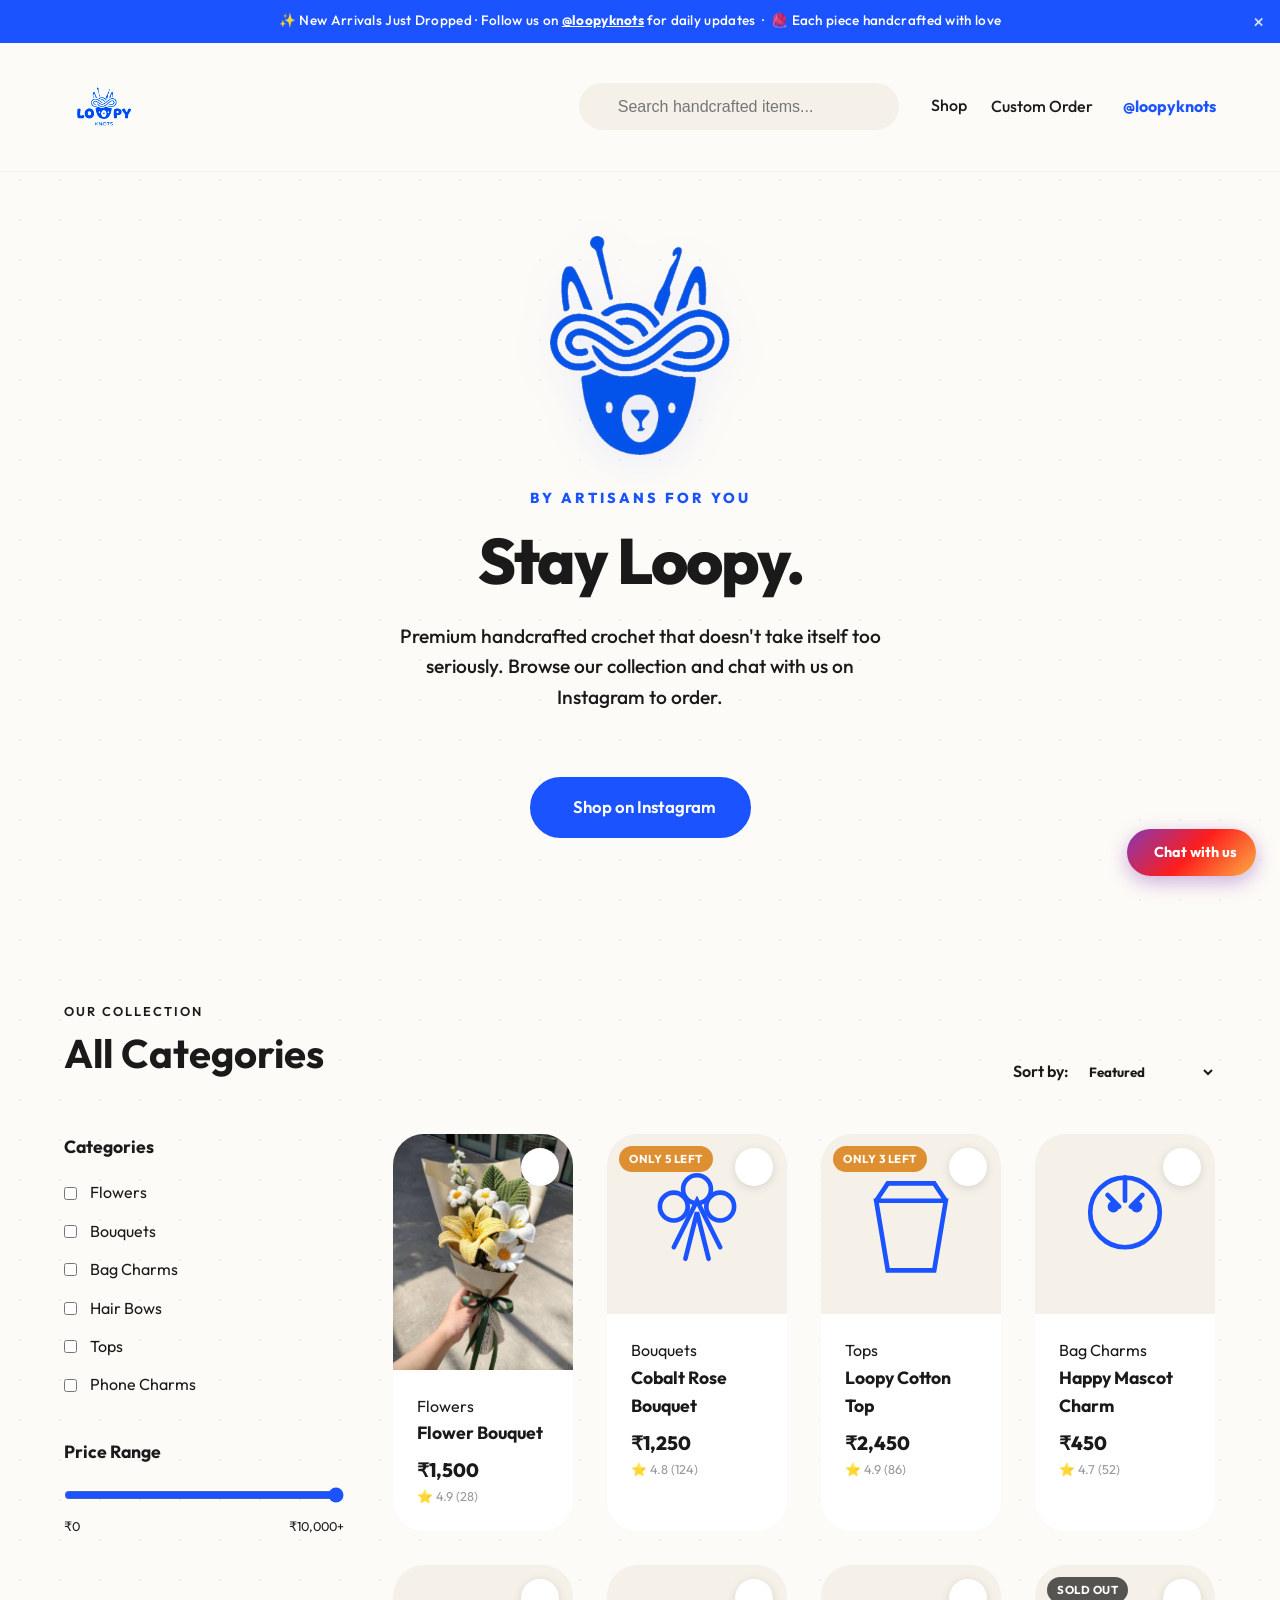
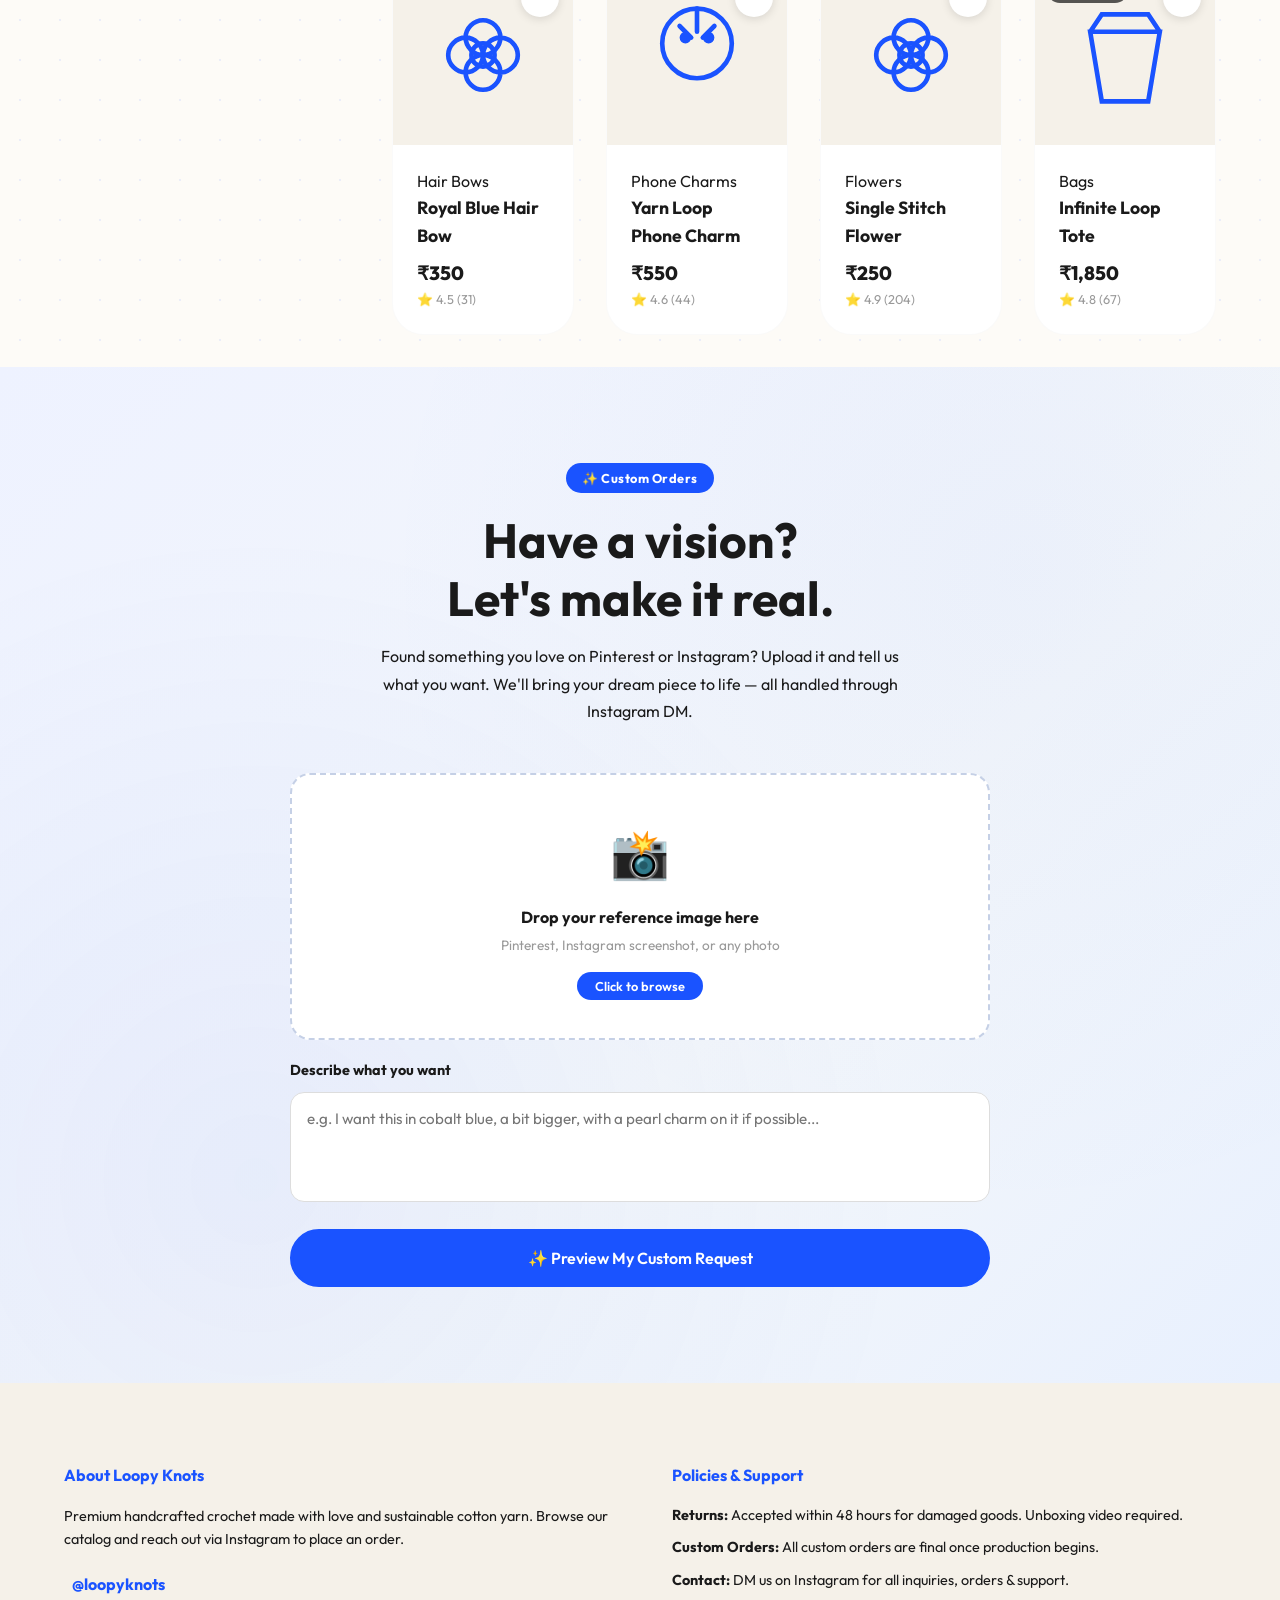
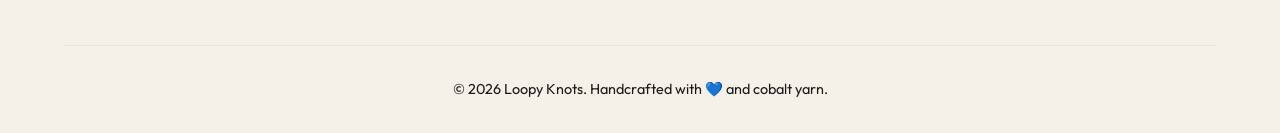
==== commit 09f9d8be: "V2: Catalog mode, Instagram inquiry, Make It For Me, floating DM btn, wishlist" ====
--- a/index.html
+++ b/index.html
@@ -3,25 +3,31 @@
 <head>
   <meta charset="UTF-8">
   <meta name="viewport" content="width=device-width, initial-scale=1.0">
-  <title>Loopy Knots | Premium Handmade Crochet Store</title>
-  <meta name="description" content="Discover beautifully handcrafted crochet flowers, bouquets, charms, and more at Loopy Knots. Sustainable, premium, and made with love.">
-  
-  <!-- Open Graph / Meta Tags -->
-  <meta property="og:title" content="Loopy Knots | Premium Handmade Crochet Store">
-  <meta property="og:description" content="Discover beautifully handcrafted crochet flowers, bouquets, charms, and more at Loopy Knots. Sustainable, premium, and made with love.">
+  <title>Loopy Knots | Premium Handmade Crochet Catalog</title>
+  <meta name="description" content="Explore beautifully handcrafted crochet flowers, bouquets, charms, tops and more at Loopy Knots. Browse our catalog and inquire via Instagram.">
+  <meta property="og:title" content="Loopy Knots | Handmade Crochet Catalog">
+  <meta property="og:description" content="Explore our premium handcrafted crochet collection. Inquire via Instagram DM.">
   <meta property="og:image" content="assets/logo.jpg">
   <meta property="og:type" content="website">
-
   <link rel="icon" type="image/jpeg" href="assets/logo.jpg">
   <link rel="stylesheet" href="css/style.css">
+  <link rel="stylesheet" href="css/v2.css">
   <script src="https://cdnjs.cloudflare.com/ajax/libs/simplex-noise/2.4.0/simplex-noise.min.js"></script>
   <script src="https://unpkg.com/lucide@latest"></script>
 </head>
 <body>
 
+  <!-- Announcement Bar -->
+  <div class="announcement-bar" id="announcementBar">
+    <span>✨ New Arrivals Just Dropped · Follow us on
+      <a href="https://instagram.com/loopyknots" target="_blank" style="color: white; font-weight: 700; text-decoration: underline;">@loopyknots</a>
+      for daily updates &nbsp;·&nbsp; 🧶 Each piece handcrafted with love
+    </span>
+    <button class="announcement-close" onclick="closeAnnouncement()">×</button>
+  </div>
+
   <!-- Sticky Header -->
-  <header>
-    <!-- Mobile Nav Toggle (Left) -->
+  <header id="mainHeader">
     <button class="mobile-nav-toggle" id="mobileNavBtn" onclick="toggleMobileMenu()" style="display: none; background: transparent; border: none; color: var(--cobalt); padding: 0; cursor: pointer;">
       <i data-lucide="menu" size="28"></i>
     </button>
@@ -49,26 +55,12 @@
             <a href="#" onclick="filterCategory('Phone Charms')">Phone Charms</a>
           </div>
         </div>
-        <a href="#">New Arrivals</a>
-        <a href="#" id="navLoginBtn" onclick="openLoginModal()" style="color: var(--cobalt); font-weight: 700;">Login</a>
-        <div class="dropdown" id="navProfileMenu" style="display: none;">
-          <a href="#" style="color: var(--cobalt); font-weight: 700; display: flex; align-items: center; gap: 5px;">
-            <i data-lucide="user" size="20"></i> <i data-lucide="chevron-down" size="14"></i>
-          </a>
-          <div class="dropdown-content" style="right: 0; left: auto; min-width: 150px; text-align: left;">
-            <a href="#" onclick="openOrdersModal()">My Orders</a>
-            <a href="#" onclick="logoutUser()">Logout</a>
-          </div>
-        </div>
+        <a href="#makeItForMe" onclick="scrollToMakeIt()">Custom Order</a>
+        <a href="https://instagram.com/loopyknots" target="_blank" style="color: var(--cobalt); font-weight: 700; display: flex; align-items: center; gap: 6px;">
+          <i data-lucide="instagram" size="18"></i> @loopyknots
+        </a>
       </nav>
-      
-      <button class="cart-icon-btn" id="cartBtn">
-        <i data-lucide="shopping-bag" size="20"></i>
-        <span class="cart-badge" id="cartBadge">0</span>
-      </button>
-    </div>
-  </header>
-
+    </div>
   </header>
 
   <!-- Mobile Menu Drawer -->
@@ -80,7 +72,7 @@
     </div>
     <div class="menu-content" style="display: flex; flex-direction: column; height: calc(100vh - 100px); justify-content: space-between;">
       <div class="menu-top-links" style="display: flex; flex-direction: column; gap: 1.2rem;">
-        <a href="#" onclick="closeMobileMenu()">New Arrivals</a>
+        <a href="#" onclick="scrollToMakeIt(); closeMobileMenu()">✨ Custom Order</a>
         <hr style="margin: 0; border: none; border-top: 1px solid #1A53FF22;">
         <h4 style="color: var(--cobalt); margin: 0; font-size: 1rem; text-transform: uppercase; letter-spacing: 1px;">Shop Categories</h4>
         <div class="mobile-categories" style="display: flex; flex-direction: column; gap: 1rem; margin-left: 0.5rem;">
@@ -95,13 +87,14 @@
       </div>
       <div class="menu-bottom-links" style="display: flex; flex-direction: column; gap: 1.2rem; padding-bottom: 2rem;">
         <hr style="margin: 0; border: none; border-top: 1px solid #1A53FF22;">
-        <a href="#" onclick="openLoginModal(); closeMobileMenu()" id="mobileNavLogin">Login</a>
-        <a href="#" onclick="openOrdersModal(); closeMobileMenu()" style="display:none;" id="mobileNavOrders">My Orders</a>
-        <a href="#" onclick="logoutUser(); closeMobileMenu()" style="display:none; color: var(--terracotta);" id="mobileNavLogout">Logout</a>
+        <a href="https://instagram.com/loopyknots" target="_blank" style="display: flex; align-items: center; gap: 10px; color: var(--cobalt); font-weight: 700;">
+          <i data-lucide="instagram" size="20"></i> Follow @loopyknots
+        </a>
       </div>
     </div>
   </div>
 
+  <!-- Hero Section -->
   <section class="hero">
     <div id="waves-container">
       <div class="pointer-dot"></div>
@@ -110,18 +103,18 @@
       <img src="assets/mascot_new.png" alt="Loopy Knots Mascot" class="hero-mascot">
       <div class="hero-label">BY ARTISANS FOR YOU</div>
       <h1 class="hero-title">Stay Loopy.</h1>
-      <p class="hero-subtitle">Premium handcrafted crochet that doesn't take itself too seriously. Playful designs, serious quality.</p>
-    </div>
-
+      <p class="hero-subtitle">Premium handcrafted crochet that doesn't take itself too seriously. Browse our collection and chat with us on Instagram to order.</p>
+      <a href="https://instagram.com/loopyknots" target="_blank" class="btn btn-primary hero-cta-btn" style="display: inline-flex; align-items: center; gap: 8px; text-decoration: none; margin-top: 1.5rem; border-radius: var(--radius-xl); padding: 0.9rem 2rem; font-size: 1.05rem;">
+        <i data-lucide="instagram" size="20"></i> Shop on Instagram
+      </a>
+    </div>
     <div class="mascot-container">
       <div class="scroll-container">
-        <div class="infinite-scroll" id="hero-slider">
-          <!-- Images injected by slider.js logic -->
-        </div>
-      </div>
-    </div>
-    
-    <!-- Mobile Category Pills/Circles -->
+        <div class="infinite-scroll" id="hero-slider"></div>
+      </div>
+    </div>
+
+    <!-- Mobile Category Pills -->
     <div class="mobile-categories-hero">
       <div class="cat-pill active" onclick="filterCategory('All')">
         <div class="cat-img" style="background: var(--cobalt-light); padding: 6px;"><img src="assets/mascot_new.png" alt="All"></div>
@@ -162,10 +155,10 @@
     </div>
     <div class="sort-container">
       <span class="sort-label">Sort by:</span>
-      <select class="sort-select">
-        <option>Featured</option>
-        <option>Price: Low to High</option>
-        <option>Newest</option>
+      <select class="sort-select" onchange="sortProducts(this.value)">
+        <option value="featured">Featured</option>
+        <option value="price-asc">Price: Low to High</option>
+        <option value="price-desc">Price: High to Low</option>
       </select>
     </div>
   </div>
@@ -175,364 +168,212 @@
       <div class="filter-group">
         <h4>Categories</h4>
         <div class="filter-list">
-          <label class="filter-item"><input type="checkbox" value="Flowers"> Flowers</label>
-          <label class="filter-item"><input type="checkbox" value="Bouquets"> Bouquets</label>
-          <label class="filter-item"><input type="checkbox" value="Bag Charms"> Bag Charms</label>
-          <label class="filter-item"><input type="checkbox" value="Hair Bows"> Hair Bows</label>
-          <label class="filter-item"><input type="checkbox" value="Tops"> Tops</label>
-          <label class="filter-item"><input type="checkbox" value="Phone Charms"> Phone Charms</label>
+          <label class="filter-item"><input type="checkbox" value="Flowers" onchange="filterByCheckbox()"> Flowers</label>
+          <label class="filter-item"><input type="checkbox" value="Bouquets" onchange="filterByCheckbox()"> Bouquets</label>
+          <label class="filter-item"><input type="checkbox" value="Bag Charms" onchange="filterByCheckbox()"> Bag Charms</label>
+          <label class="filter-item"><input type="checkbox" value="Hair Bows" onchange="filterByCheckbox()"> Hair Bows</label>
+          <label class="filter-item"><input type="checkbox" value="Tops" onchange="filterByCheckbox()"> Tops</label>
+          <label class="filter-item"><input type="checkbox" value="Phone Charms" onchange="filterByCheckbox()"> Phone Charms</label>
         </div>
       </div>
       <div class="filter-group">
         <h4>Price Range</h4>
-        <input type="range" min="0" max="100" value="100" style="width: 100%; accent-color: var(--terracotta);">
+        <input type="range" min="0" max="10000" value="10000" id="priceRange" oninput="updatePriceFilter(this.value)" style="width: 100%; accent-color: var(--cobalt);">
         <div style="display: flex; justify-content: space-between; font-size: 0.8rem; margin-top: 5px;">
           <span>₹0</span>
-          <span>₹10,000+</span>
+          <span id="priceRangeLabel">₹10,000+</span>
         </div>
       </div>
     </aside>
-
     <div class="product-grid" id="productGrid"></div>
   </main>
 
-  <!-- Cart Drawer -->
-  <div class="drawer-overlay" id="drawerOverlay"></div>
-  <div class="cart-drawer" id="cartDrawer">
-    <div class="drawer-header">
-      <h3 style="font-size: 1.5rem;">Shopping Bag</h3>
-      <button class="close-drawer" id="closeCart">&times;</button>
-    </div>
-    <div class="cart-items" id="cartItems"></div>
-    
-    <!-- Free Shipping Progress Bar -->
-    <div style="padding: 1.5rem; background: var(--cream-dark); border-top: 1px solid #EEE;">
-      <div id="shippingMsg" style="font-size: 0.85rem; font-weight: 700; color: var(--cobalt); margin-bottom: 8px;">Add more for FREE shipping!</div>
-      <div style="width: 100%; height: 8px; background: #EEE; border-radius: 4px; overflow: hidden;">
-        <div id="shippingProgress" style="width: 0%; height: 100%; background: var(--cobalt); transition: width 0.5s ease;"></div>
-      </div>
-    </div>
-    <div class="cart-summary">
-      <!-- Discount Code Section -->
-      <div style="margin-bottom: 1.5rem; padding-bottom: 1.5rem; border-bottom: 1px solid #EEE;">
-        <div style="display: flex; gap: 10px;">
-          <input type="text" id="discountCode" placeholder="Enter code (e.g. LOOPY10)" style="flex: 1; padding: 10px; border: 1px solid #DDD; border-radius: 8px; font-family: inherit;">
-          <button class="btn btn-secondary" onclick="applyDiscount()" style="padding: 10px 20px; border-radius: 8px;">Apply</button>
-        </div>
-        <div id="discountMsg" style="font-size: 0.75rem; margin-top: 5px; font-weight: 600;"></div>
-      </div>
-      <div class="summary-row">
-        <span>Subtotal</span>
-        <span id="subtotal" style="font-weight: 700;">₹0</span>
-      </div>
-      <div class="summary-row" style="color: var(--cobalt); font-size: 0.9rem;">
-        <span>GST (18%)</span>
-        <span id="gstTotal">₹0</span>
-      </div>
-      <div class="summary-row total-row" style="margin-top: 1rem; border-top: 1px solid #eee; padding-top: 1rem;">
-        <span style="font-weight: 800; font-size: 1.2rem;">Total</span>
-        <span id="totalPrice" style="font-weight: 800; font-size: 1.2rem; color: var(--cobalt);">₹0</span>
-      </div>
-      <button class="btn btn-primary" style="width: 100%; margin-top: 1.5rem; border-radius: var(--radius-xl);" onclick="openCheckout()">Proceed to Checkout</button>
-    </div>
-  </div>
-
-  <!-- Product Modal -->
+  <!-- Product Modal (Lookbook Style) -->
   <div class="product-modal" id="productModal" onclick="if(event.target === this) closeProductModal()">
-    <div class="modal-content">
+    <div class="modal-content modal-lookbook">
       <button class="modal-close-btn" onclick="closeProductModal()">
         <svg width="24" height="24" viewBox="0 0 24 24" fill="none" stroke="currentColor" stroke-width="2" stroke-linecap="round" stroke-linejoin="round"><line x1="18" y1="6" x2="6" y2="18"></line><line x1="6" y1="6" x2="18" y2="18"></line></svg>
       </button>
+
+      <!-- Image Gallery -->
       <div class="modal-gallery zoom-container" style="position: relative;">
         <div id="modalImageSlider" style="display: flex; width: 100%; height: 100%; overflow-x: auto; scroll-snap-type: x mandatory; scrollbar-width: none; -ms-overflow-style: none;">
           <img id="modalImage" class="slider-img" style="scroll-snap-align: start; flex-shrink: 0; width: 100%; height: 100%; object-fit: contain;" src="" alt="Product Detail">
         </div>
-        <div id="modalImageDots" style="position: absolute; bottom: 15px; left: 50%; transform: translateX(-50%); display: flex; gap: 8px; z-index: 5;">
-          <!-- Dots injected here -->
-        </div>
-      </div>
+        <div id="modalImageDots" style="position: absolute; bottom: 15px; left: 50%; transform: translateX(-50%); display: flex; gap: 8px; z-index: 5;"></div>
+        
+        <!-- Wishlist Heart -->
+        <button id="wishlistBtn" class="wishlist-btn" onclick="toggleWishlist()" title="Save to wishlist">
+          <i data-lucide="heart" size="20"></i>
+        </button>
+      </div>
+
+      <!-- Product Details -->
       <div class="modal-details">
         <div class="modal-header">
           <p id="modalCat" style="color: var(--sage); font-weight: 700; text-transform: uppercase; letter-spacing: 1px;"></p>
           <h2 id="modalTitle"></h2>
-          <div style="display: flex; align-items: center; gap: 15px; margin-bottom: 1rem;">
+          <div style="display: flex; align-items: center; gap: 15px; margin-bottom: 0.5rem;">
             <div id="modalPrice" style="font-size: 2rem; font-weight: 800; color: var(--cobalt);"></div>
             <div id="modalReviews" style="font-size: 0.9rem; color: #888;"></div>
           </div>
-        </div>
-
-        <div style="margin-bottom: 2rem;">
+          <p id="modalStockBadge" style="font-size: 0.8rem; color: #2DA94F; font-weight: 600; margin-bottom: 1rem;"></p>
+        </div>
+
+        <!-- Variant Selection -->
+        <div style="margin-bottom: 1.5rem;">
           <h4 style="margin-bottom: 10px;">Select Variant</h4>
-          <div id="variantOptions" style="display: flex; gap: 10px; flex-wrap: wrap;">
-            <!-- Variant buttons injected by JS -->
-          </div>
-        </div>
-        <p style="color: var(--charcoal-light); margin-bottom: 2rem;">Every stitch in this piece was hand-crafted by our local artisans. We use sustainable, 100% cotton yarn.</p>
-        
+          <div id="variantOptions" style="display: flex; gap: 10px; flex-wrap: wrap;"></div>
+        </div>
+
+        <!-- Description -->
+        <p id="modalDesc" style="color: var(--charcoal-light); margin-bottom: 1.5rem; font-size: 0.95rem; line-height: 1.7;"></p>
+
+        <!-- Customer Reviews Strip -->
+        <div id="modalReviewSection" style="margin-bottom: 1.5rem; border-top: 1px solid #F0F0F0; padding-top: 1.2rem;">
+          <h4 style="margin-bottom: 0.8rem; font-size: 0.95rem; color: var(--charcoal);">💬 What customers say</h4>
+          <div id="modalReviewList" style="display: flex; flex-direction: column; gap: 0.8rem;"></div>
+        </div>
+
+        <!-- Handmade Guarantee -->
+        <div style="background: var(--cream-dark); border-radius: 12px; padding: 1rem; margin-bottom: 1.5rem; display: flex; gap: 12px; align-items: flex-start;">
+          <span style="font-size: 1.4rem;">🧶</span>
+          <div>
+            <p style="font-size: 0.8rem; font-weight: 700; color: var(--cobalt); margin-bottom: 2px;">100% Handcrafted</p>
+            <p style="font-size: 0.78rem; color: #888; margin: 0;">Each piece is uniquely made by our artisans. Minor variations are part of the handmade charm.</p>
+          </div>
+        </div>
+
+        <!-- Primary CTA -->
         <div class="modal-cta-container">
-          <div style="display: flex; gap: 15px; flex-wrap: wrap;">
-            <div style="display: flex; align-items: center; border: 1px solid #DDD; border-radius: var(--radius-sm); padding: 5px 10px; width: 120px; justify-content: space-between;">
-               <button style="border: none; background: none; font-size: 1.5rem; cursor: pointer; color: var(--cobalt);" onclick="document.getElementById('modalQty').stepDown()">&minus;</button>
-               <input type="number" id="modalQty" value="1" min="1" max="10" style="width: 40px; text-align: center; border: none; font-size: 1.1rem; font-weight: 700; background: none;">
-               <button style="border: none; background: none; font-size: 1.5rem; cursor: pointer; color: var(--cobalt);" onclick="document.getElementById('modalQty').stepUp()">&plus;</button>
+          <button class="btn btn-primary btn-inquire" id="inquireBtn" onclick="inquireOnInstagram()">
+            <i data-lucide="instagram" size="20"></i>
+            Inquire on Instagram
+          </button>
+          <p style="text-align: center; font-size: 0.78rem; color: #999; margin-top: 0.6rem;">
+            Opens Instagram · Message gets auto-copied to clipboard
+          </p>
+        </div>
+
+        <!-- Related Products -->
+        <div id="relatedSection" style="border-top: 1px solid #F0F0F0; margin-top: 1.5rem; padding-top: 1.2rem;">
+          <h4 style="margin-bottom: 1rem; font-size: 0.95rem;">You may also like</h4>
+          <div id="relatedProducts" style="display: flex; gap: 12px; overflow-x: auto; padding-bottom: 0.5rem; scrollbar-width: none;"></div>
+        </div>
+      </div>
+    </div>
+  </div>
+
+  <!-- ======================== MAKE IT FOR ME SECTION ======================== -->
+  <section class="make-it-section" id="makeItForMe">
+    <div class="make-it-bg"></div>
+    <div class="make-it-content">
+      
+      <!-- Header -->
+      <div class="make-it-header">
+        <div class="make-it-badge">✨ Custom Orders</div>
+        <h2>Have a vision? <br>Let's make it real.</h2>
+        <p>Found something you love on Pinterest or Instagram? Upload it and tell us what you want. We'll bring your dream piece to life — all handled through Instagram DM.</p>
+      </div>
+
+      <!-- Upload Widget -->
+      <div class="make-it-form" id="makeItForm">
+        <!-- Image Upload Zone -->
+        <div class="upload-zone" id="miUploadZone" onclick="document.getElementById('miFileInput').click()">
+          <div class="upload-zone-inner" id="miUploadInner">
+            <div class="upload-icon">📸</div>
+            <p class="upload-title">Drop your reference image here</p>
+            <p class="upload-subtitle">Pinterest, Instagram screenshot, or any photo</p>
+            <span class="upload-tag">Click to browse</span>
+          </div>
+        </div>
+        <input type="file" id="miFileInput" accept="image/*" style="display: none;" onchange="handleMakeItUpload(this)">
+
+        <!-- Description Box -->
+        <div class="make-it-desc-wrap">
+          <label style="font-weight: 700; font-size: 0.9rem; color: var(--charcoal); display: block; margin-bottom: 0.6rem;">
+            Describe what you want
+          </label>
+          <textarea id="miDescription" rows="4" placeholder="e.g. I want this in cobalt blue, a bit bigger, with a pearl charm on it if possible..." style="width: 100%; padding: 1rem; border: 1.5px solid #DDD; border-radius: 14px; font-family: inherit; font-size: 0.95rem; resize: none; transition: border-color 0.2s; box-sizing: border-box;"></textarea>
+        </div>
+
+        <button class="btn btn-primary make-it-submit-btn" onclick="previewMakeItRequest()">
+          ✨ Preview My Custom Request
+        </button>
+      </div>
+
+      <!-- Request Preview Card -->
+      <div class="make-it-preview hidden" id="makeItPreview">
+        <div class="preview-card">
+          <div class="preview-card-header">
+            <i data-lucide="sparkles" size="20" style="color: var(--cobalt);"></i>
+            <span>Your Custom Request</span>
+          </div>
+          <div class="preview-card-body">
+            <img id="previewImage" src="" alt="Reference" class="preview-image">
+            <p id="previewDesc" class="preview-desc"></p>
+          </div>
+          <div class="preview-card-footer">
+            <div class="preview-copied-msg" id="previewCopiedMsg" style="display: none;">
+              <i data-lucide="check-circle" size="16"></i> Message copied to clipboard!
             </div>
-            <div style="flex: 1; display: flex; gap: 10px; min-width: 200px;">
-              <button class="btn btn-secondary" style="flex: 1; padding: 0.8rem 0.5rem; font-size: 0.9rem;" onclick="addToCart(currentSelectedId); closeProductModal();">Add to Cart</button>
-              <button class="btn btn-primary" style="flex: 1; padding: 0.8rem 0.5rem; font-size: 0.9rem;" onclick="buyNow(currentSelectedId)">Buy Now</button>
+            <div class="preview-actions">
+              <button class="btn btn-primary btn-inquire" onclick="sendCustomOrderToInstagram()">
+                <i data-lucide="instagram" size="18"></i>
+                Send on Instagram
+              </button>
+              <button class="btn btn-secondary" onclick="copyRequestText()" style="padding: 0.8rem 1.2rem;">
+                <i data-lucide="copy" size="16"></i> Copy Text
+              </button>
             </div>
           </div>
-          <p class="desktop-only" style="text-align: center; margin-top: 1rem; font-size: 0.8rem; color: #999;">Free shipping on orders over ₹4,999.</p>
-        </div>
-      </div>
-    </div>
-  </div>
-
-  <!-- Orders Modal -->
-  <div class="product-modal" id="ordersModal" onclick="if(event.target === this) closeOrdersModal()">
-    <div class="modal-content" style="max-width: 600px; padding: 2rem;">
-      <button class="close-drawer" style="position: absolute; top: 20px; right: 20px; z-index: 10;" onclick="closeOrdersModal()">&times;</button>
-      <div style="display: flex; align-items: center; gap: 10px; margin-bottom: 1.5rem;">
-        <i data-lucide="package" size="28" style="color: var(--cobalt);"></i>
-        <h2 style="font-size: 1.8rem; color: var(--cobalt);">My Orders</h2>
-      </div>
-      <div id="ordersContainer" style="max-height: 400px; overflow-y: auto; text-align: left;">
-         <!-- Orders injected here -->
-         <p style="color: #666;">No past orders found.</p>
-      </div>
-    </div>
-  </div>
-
-  <!-- Checkout Page -->
-  <section class="checkout-page" id="checkoutPage" style="display: none; height: 100vh; width: 100vw; position: fixed; top: 0; left: 0; background: var(--cream); z-index: 10000; overflow: hidden; flex-direction: column;">
-    
-    <!-- Top Bar -->
-    <div style="padding: 1rem 5%; background: white; flex-shrink: 0; display: flex; align-items: center; gap: 1rem; border-bottom: 1px solid #EEE;">
-      <i data-lucide="arrow-left" size="24" style="cursor: pointer; color: var(--cobalt);" onclick="closeCheckout()"></i>
-      <h2 style="font-size: 1.5rem; color: var(--cobalt); margin: 0;">Secure Checkout</h2>
-    </div>
-
-    <!-- Progress Indicator -->
-    <div style="flex-shrink: 0; padding: 1rem 5%; background: white; border-bottom: 1px solid #EEE;">
-       <div class="checkout-progress-container" style="max-width: 600px; margin: 0 auto;">
-         <img src="assets/mascot_new.png" alt="Mascot Progress" class="checkout-mascot" id="checkoutMascot">
-         <i data-lucide="truck" size="40" class="progress-truck"></i>
-       </div>
-       <div class="checkout-steps" style="max-width: 600px; margin: 1rem auto 0 auto; display: flex; justify-content: space-between;">
-         <div class="checkout-step active" id="step1">1. Shipping</div>
-         <div class="checkout-step" id="step2">2. Payment</div>
-         <div class="checkout-step" id="step3">3. Review</div>
-       </div>
-    </div>
-
-    <!-- Scrollable Form Content -->
-    <div style="flex: 1; overflow-y: auto; padding: 1.5rem 5%;">
-       <div style="max-width: 600px; margin: 0 auto; background: white; padding: 1.5rem; border-radius: 12px; box-shadow: 0 4px 15px rgba(0,0,0,0.05);">
-         
-         <div id="shippingForm">
-           <div id="prevAddressContainer" style="display: none; background: var(--blue-bg); padding: 1rem; border-radius: 12px; margin-bottom: 1.5rem; text-align: center;">
-             <p style="font-size: 0.9rem; color: var(--charcoal); margin-bottom: 0.5rem;">We found a previously saved address.</p>
-             <button class="btn btn-secondary" style="padding: 0.5rem 1rem; font-size: 0.9rem; border-radius: var(--radius-sm);" onclick="fillPreviousAddress()">Use Previous Address</button>
-           </div>
-           <div class="form-group" style="margin-bottom: 1.5rem;">
-             <label style="display: block; margin-bottom: 0.5rem; font-weight: 700;">Full Name</label>
-             <input type="text" id="fullNameInput" style="width: 100%; padding: 1rem; border: 1px solid #DDD; border-radius: 12px;" placeholder="John Doe">
-           </div>
-           <div class="form-group" style="margin-bottom: 1.5rem;">
-             <label style="display: block; margin-bottom: 0.5rem; font-weight: 700;">Pincode</label>
-             <input type="text" id="pincodeInput" oninput="mockPincodeLookup(this.value)" style="width: 100%; padding: 1rem; border: 1px solid #DDD; border-radius: 12px;" placeholder="400001">
-           </div>
-           <div style="display: grid; grid-template-columns: 1fr 1fr; gap: 1rem; margin-bottom: 1.5rem;">
-             <div class="form-group">
-               <label style="display: block; margin-bottom: 0.5rem; font-weight: 700;">City</label>
-               <input type="text" id="cityInput" style="width: 100%; padding: 1rem; border: 1px solid #DDD; border-radius: 12px; background: var(--cream);" readonly>
-             </div>
-             <div class="form-group">
-               <label style="display: block; margin-bottom: 0.5rem; font-weight: 700;">State</label>
-               <input type="text" id="stateInput" style="width: 100%; padding: 1rem; border: 1px solid #DDD; border-radius: 12px; background: var(--cream);" readonly>
-             </div>
-           </div>
-           <div class="form-group" style="margin-bottom: 1.5rem;">
-             <label style="display: block; margin-bottom: 0.5rem; font-weight: 700;">House/Flat No. & Building</label>
-             <input type="text" id="address1Input" style="width: 100%; padding: 1rem; border: 1px solid #DDD; border-radius: 12px;" placeholder="Flat 12A, Yarn Towers">
-           </div>
-           <div class="form-group" style="margin-bottom: 1.5rem;">
-             <label style="display: block; margin-bottom: 0.5rem; font-weight: 700;">Area & Landmark</label>
-             <input type="text" id="address2Input" style="width: 100%; padding: 1rem; border: 1px solid #DDD; border-radius: 12px;" placeholder="Near Blue Stitch Park">
-           </div>
-           <div class="form-group" style="margin-bottom: 1.5rem; display: flex; align-items: center; gap: 10px;">
-             <input type="checkbox" id="saveAddress" checked style="accent-color: var(--cobalt); width: 1.2rem; height: 1.2rem;">
-             <label for="saveAddress" style="font-weight: 600;">Save this address for future</label>
-             <select style="margin-left: auto; padding: 5px 10px; border-radius: 8px; border: 1px solid #DDD; outline: none; background: white;">
-               <option>Home</option>
-               <option>Office</option>
-               <option>Other</option>
-             </select>
-           </div>
-         </div>
-
-          <div id="paymentForm" style="display: none; text-align: left;">
-            <p style="margin-bottom: 0.5rem; font-size: 0.9rem; color: #666; font-weight: 600;">Amount to Pay:</p>
-            <h3 style="margin-bottom: 1.5rem; color: var(--cobalt); font-size: 1.8rem;" id="upiAmountLabel">₹0</h3>
-            
-            <h4 style="margin-bottom: 1rem; color: var(--charcoal); font-size: 1rem;">Recommended Payments</h4>
-            
-            <div style="background: white; border-radius: 12px; border: 1px solid #DDD; margin-bottom: 1.5rem; overflow: hidden; box-shadow: 0 4px 10px rgba(0,0,0,0.02);">
-               <div onclick="triggerUPI('cred')" style="display: flex; align-items: center; justify-content: space-between; padding: 1.2rem; border-bottom: 1px solid #EEE; cursor: pointer; transition: background 0.2s;" onmouseover="this.style.background='#F9F9F9'" onmouseout="this.style.background='white'">
-                 <div style="display: flex; align-items: center; gap: 15px;">
-                    <div style="width: 32px; height: 32px; background: #222; color: white; border-radius: 6px; display: flex; align-items: center; justify-content: center; font-weight: bold; font-family: sans-serif;">C</div>
-                    <strong style="font-size: 1rem; color: #333;">CRED UPI</strong>
-                 </div>
-                 <i data-lucide="chevron-right" size="20" style="color: #999;"></i>
-               </div>
-               
-               <div onclick="triggerUPI('phonepe')" style="display: flex; align-items: center; justify-content: space-between; padding: 1.2rem; border-bottom: 1px solid #EEE; cursor: pointer; transition: background 0.2s;" onmouseover="this.style.background='#F9F9F9'" onmouseout="this.style.background='white'">
-                 <div style="display: flex; align-items: center; gap: 15px;">
-                    <div style="width: 32px; height: 32px; background: #5f259f; color: white; border-radius: 6px; display: flex; align-items: center; justify-content: center; font-weight: bold;">पे</div>
-                    <div style="display: flex; flex-direction: column;">
-                        <strong style="font-size: 1rem; color: #333;">PhonePe UPI</strong>
-                        <span style="font-size: 0.75rem; color: #888; margin-top: 2px;">Fast & Secure</span>
-                    </div>
-                 </div>
-                 <i data-lucide="chevron-right" size="20" style="color: #999;"></i>
-               </div>
-               
-               <div onclick="triggerUPI('gpay')" style="display: flex; align-items: center; justify-content: space-between; padding: 1.2rem; border-bottom: 1px solid #EEE; cursor: pointer; transition: background 0.2s;" onmouseover="this.style.background='#F9F9F9'" onmouseout="this.style.background='white'">
-                 <div style="display: flex; align-items: center; gap: 15px;">
-                    <div style="width: 32px; height: 32px; background: white; border: 1px solid #eee; border-radius: 6px; display: flex; align-items: center; justify-content: center; font-weight: bold; color: #4285F4;">G</div>
-                    <strong style="font-size: 1rem; color: #333;">GPay UPI</strong>
-                 </div>
-                 <i data-lucide="chevron-right" size="20" style="color: #999;"></i>
-               </div>
-               
-               <div onclick="triggerUPI('amazon')" style="display: flex; align-items: center; justify-content: space-between; padding: 1.2rem; cursor: pointer; transition: background 0.2s;" onmouseover="this.style.background='#F9F9F9'" onmouseout="this.style.background='white'">
-                 <div style="display: flex; align-items: center; gap: 15px;">
-                    <div style="width: 32px; height: 32px; background: #FF9900; color: white; border-radius: 6px; display: flex; align-items: center; justify-content: center; font-weight: bold; font-family: serif;">a</div>
-                    <strong style="font-size: 1rem; color: #333;">Amazon Pay UPI</strong>
-                 </div>
-                 <i data-lucide="chevron-right" size="20" style="color: #999;"></i>
-               </div>
-            </div>
-            
-            <div style="text-align: center; margin-bottom: 1.5rem;">
-              <small style="color: #888;"><i data-lucide="shield-check" size="14" style="vertical-align: middle;"></i> 100% Secured Payments</small>
-            </div>
-          </div>
-
-         <div id="reviewForm" style="display: none; text-align: left;">
-            <h3 style="margin-bottom: 1rem;">Final Review</h3>
-            <div style="background: var(--cream-dark); padding: 1.5rem; border-radius: 16px; margin-bottom: 0;">
-              <div style="display: flex; justify-content: space-between; margin-bottom: 0.5rem;">
-                <span>Subtotal</span>
-                <span id="reviewSubtotal">₹0</span>
-              </div>
-              <div id="intraTaxRow" style="display: block;">
-                <div style="display: flex; justify-content: space-between; margin-bottom: 0.5rem; font-size: 0.9rem; color: #666;">
-                  <span>CGST (9%)</span>
-                  <span id="cgstLabel">₹0</span>
-                </div>
-                <div style="display: flex; justify-content: space-between; margin-bottom: 0.5rem; font-size: 0.9rem; color: #666;">
-                  <span>SGST (9%)</span>
-                  <span id="sgstLabel">₹0</span>
-                </div>
-              </div>
-              <div id="interTaxRow" style="display: none;">
-                <div style="display: flex; justify-content: space-between; margin-bottom: 0.5rem; font-size: 0.9rem; color: #666;">
-                  <span>IGST (18%)</span>
-                  <span id="igstLabel">₹0</span>
-                </div>
-              </div>
-              <div style="display: flex; justify-content: space-between; margin-top: 1rem; border-top: 1px solid #DDD; padding-top: 1rem; font-weight: 800; font-size: 1.4rem; color: var(--cobalt);">
-                <span>Grand Total</span>
-                <span id="reviewTotal">₹0</span>
-              </div>
-            </div>
-         </div>
-       </div>
-    </div>
-
-    <!-- Sticky Footer / Front CTA -->
-    <div style="flex-shrink: 0; padding: 1.5rem 5%; background: white; border-top: 1px solid #EEE; box-shadow: 0 -4px 15px rgba(0,0,0,0.05);">
-       <div style="max-width: 600px; margin: 0 auto; display: flex; flex-direction: column; gap: 1rem;">
-          <button class="btn btn-primary" id="btn-step1" style="width: 100%; border-radius: var(--radius-xl); font-size: 1.1rem; padding: 1rem;" onclick="nextStep(2)">Continue to Payment</button>
-          <button class="btn btn-primary" id="btn-step3" style="width: 100%; border-radius: var(--radius-xl); font-size: 1.1rem; padding: 1rem; display: none; align-items: center; justify-content: center;" onclick="confirmPayment()">I have completed payment</button>
-          <button style="background: none; color: var(--charcoal-light); border: none; font-size: 1rem; text-decoration: underline; cursor: pointer; padding: 0.5rem;" onclick="closeCheckout()">Cancel & Return to Shop</button>
-       </div>
+        </div>
+        <button class="make-it-reset-btn" onclick="resetMakeIt()">
+          ← Start Over
+        </button>
+      </div>
+
     </div>
   </section>
 
-  <!-- Success Page -->
-  <section class="success-page" id="successPage" style="display: none; height: 100vh; width: 100vw; position: fixed; top: 0; left: 0; background: var(--cream); z-index: 10001; overflow: auto; flex-direction: column; justify-content: center; align-items: center; text-align: center; padding: 2rem;">
-    <div style="background: white; padding: 3rem 2rem; border-radius: 20px; box-shadow: 0 10px 40px rgba(0,0,0,0.05); max-width: 500px; width: 100%; margin: auto;">
-      <div style="width: 80px; height: 80px; background: #2DA94F; color: white; border-radius: 50%; display: flex; align-items: center; justify-content: center; margin: 0 auto 1.5rem auto; margin-bottom: 2rem; box-shadow: 0 10px 20px rgba(45, 169, 79, 0.3);">
-        <i data-lucide="check" size="40" style="stroke: white;"></i>
-      </div>
-      <h2 style="font-size: 2.2rem; margin-bottom: 0.5rem; color: var(--charcoal);">Payment Successful!</h2>
-      <p style="color: #666; margin-bottom: 1.5rem;">Your order <strong>#LK-<span id="successOrderId">1249</span></strong> has been placed securely.</p>
-      
-      <div style="background: var(--cream-dark); border-radius: 16px; padding: 1.5rem; text-align: left; margin-bottom: 2.5rem;">
-        <h4 style="margin-bottom: 1rem; color: var(--cobalt);">Order Summary</h4>
-        <div id="successOrderList" style="max-height: 150px; overflow-y: auto; margin-bottom: 1rem; font-size: 0.9rem; border-bottom: 1px solid #DDD; padding-bottom: 1rem;">
-          <!-- Items injected via JS -->
-        </div>
-        <div style="display: flex; justify-content: space-between; font-weight: 800; font-size: 1.2rem; color: var(--cobalt);">
-          <span>Total Paid</span>
-          <span id="successTotal">₹0</span>
-        </div>
-      </div>
-
-      <button class="btn btn-primary" style="width: 100%; border-radius: var(--radius-xl); font-size: 1.1rem; padding: 1rem;" onclick="closeSuccess()">Continue Shopping</button>
-    </div>
-  </section>
-
-  <footer style="background: var(--cream-dark); padding: 5rem 5% 2rem 5%; margin-top: 5rem;">
+  <!-- Footer -->
+  <footer style="background: var(--cream-dark); padding: 5rem 5% 2rem 5%; margin-top: 0;">
     <div style="display: grid; grid-template-columns: 1fr 1fr; gap: 4rem; margin-bottom: 3rem;">
       <div>
         <h4 style="margin-bottom: 1rem; color: var(--cobalt);">About Loopy Knots</h4>
         <p style="font-size: 0.9rem; color: var(--charcoal-light); margin-bottom: 1rem;">
-          <strong style="color: var(--terracotta);">* Handmade Disclaimer:</strong> Each item is uniquely handcrafted; minor variations are part of the charm.
+          Premium handcrafted crochet made with love and sustainable cotton yarn. Browse our catalog and reach out via Instagram to place an order.
         </p>
+        <a href="https://instagram.com/loopyknots" target="_blank" style="display: inline-flex; align-items: center; gap: 8px; color: var(--cobalt); font-weight: 700; text-decoration: none;">
+          <i data-lucide="instagram" size="18"></i> @loopyknots
+        </a>
       </div>
       <div>
         <h4 style="margin-bottom: 1rem; color: var(--cobalt);">Policies & Support</h4>
         <ul style="font-size: 0.9rem; color: var(--charcoal-light); display: flex; flex-direction: column; gap: 0.8rem; line-height: 1.4;">
-          <li><strong>Returns:</strong> Accepted within 48 hours only if damaged during transit. <i>Unboxing video is mandatory for claims.</i></li>
-          <li><strong>Refunds:</strong> Processed to the original payment method within 5-7 business days for eligible returns.</li>
-          <li><strong>Cancellations:</strong> Orders can only be cancelled within 2 hours of placement due to the handmade nature of our products.</li>
+          <li><strong>Returns:</strong> Accepted within 48 hours for damaged goods. Unboxing video required.</li>
+          <li><strong>Custom Orders:</strong> All custom orders are final once production begins.</li>
+          <li><strong>Contact:</strong> DM us on Instagram for all inquiries, orders & support.</li>
         </ul>
       </div>
     </div>
     <div style="text-align: center; color: var(--sage); font-size: 0.9rem; border-top: 1px solid rgba(0,0,0,0.05); padding-top: 2rem;">
-      &copy; 2026 Loopy Knots E-Commerce. Built with love and cobalt yarn.
+      © 2026 Loopy Knots. Handcrafted with 💙 and cobalt yarn.
     </div>
   </footer>
 
-  <!-- WhatsApp CTA -->
-  <a href="#" class="whatsapp-chat-btn" title="Chat with us on WhatsApp" onclick="alert('Opening WhatsApp for Loopy Knots Support')">
-    <i data-lucide="message-circle" size="30"></i>
+  <!-- Floating Instagram DM Button -->
+  <a href="https://ig.me/m/loopyknots" target="_blank" class="floating-ig-btn" title="Chat with us on Instagram">
+    <i data-lucide="instagram" size="26"></i>
+    <span class="floating-ig-label">Chat with us</span>
   </a>
 
-  <!-- Simple Login Modal -->
-  <div class="product-modal" id="loginModal">
-    <div class="modal-content" style="max-width: 400px; display: block; padding: 3rem; text-align: center; position: relative;">
-      <button class="close-drawer" style="position: absolute; top: 20px; right: 20px; z-index: 100;" onclick="closeLoginModal()">&times;</button>
-      <h3 style="font-size: 1.8rem; color: var(--cobalt); margin-bottom: 0.5rem;" id="loginModalTitle">Welcome back!</h3>
-      <p style="color: #666; margin-bottom: 2rem;">Log in to track your orders and enjoy a faster checkout.</p>
-      
-      <div id="phoneStep" style="box-sizing: border-box;">
-        <div style="display: flex; gap: 10px; margin-bottom: 1.5rem; width: 100%; box-sizing: border-box;">
-          <input type="text" value="+91" readonly style="width: 70px; text-align: center; border: 1px solid #DDD; border-radius: var(--radius-sm); font-weight: 700; background: var(--cream); padding: 0; box-sizing: border-box;">
-          <input type="tel" id="phoneNumber" placeholder="9876543210" style="flex: 1; padding: 1rem; border: 1px solid #DDD; border-radius: var(--radius-sm); font-size: 1.1rem; letter-spacing: 1px; min-width: 0; box-sizing: border-box;">
-        </div>
-        <button class="btn btn-primary" style="width: 100%; box-sizing: border-box;" onclick="sendOTP()">Log in</button>
-      </div>
-    </div>
-  </div>
-
+  <!-- Toast Container -->
   <div id="toastContainer" class="toast-container"></div>
 
   <script src="js/waves.js"></script>
   <script src="js/slider.js"></script>
-  <script src="js/main.js"></script>
+  <script src="js/v2main.js"></script>
   <script>lucide.createIcons();</script>
 </body>
 </html>
--- a/css/v2.css
+++ b/css/v2.css
@@ -0,0 +1,378 @@
+/* ============================================================
+   Loopy Knots V2 — Additional Styles
+   Announcement Bar, Lookbook Modal, Make It For Me,
+   Floating IG Button, Wishlist, Product Card V2 tweaks
+   ============================================================ */
+
+/* ── Announcement Bar ── */
+.announcement-bar {
+  background: var(--cobalt);
+  color: white;
+  text-align: center;
+  padding: 0.65rem 3rem;
+  font-size: 0.85rem;
+  font-weight: 500;
+  position: relative;
+  z-index: 9999;
+  letter-spacing: 0.3px;
+}
+.announcement-bar a { color: white; }
+.announcement-close {
+  position: absolute;
+  right: 1rem;
+  top: 50%;
+  transform: translateY(-50%);
+  background: transparent;
+  border: none;
+  color: rgba(255,255,255,0.8);
+  font-size: 1.3rem;
+  cursor: pointer;
+  line-height: 1;
+  padding: 0;
+}
+
+/* ── Hero CTA button spacing on mobile ── */
+@media (max-width: 768px) {
+  .hero-cta-btn { display: none !important; }
+}
+
+/* ── Inquire Button ── */
+.btn-inquire {
+  width: 100%;
+  display: flex;
+  align-items: center;
+  justify-content: center;
+  gap: 10px;
+  border-radius: var(--radius-xl);
+  padding: 1rem 1.5rem;
+  font-size: 1.05rem;
+  background: linear-gradient(135deg, #1A53FF 0%, #0A3BCC 100%);
+  transition: transform 0.15s, box-shadow 0.15s;
+}
+.btn-inquire:hover {
+  transform: translateY(-2px);
+  box-shadow: 0 8px 25px rgba(26,83,255,0.35);
+}
+.btn-inquire:active { transform: translateY(0); }
+
+/* ── Wishlist Button ── */
+.wishlist-btn {
+  position: absolute;
+  top: 14px;
+  right: 14px;
+  background: white;
+  border: none;
+  border-radius: 50%;
+  width: 38px;
+  height: 38px;
+  display: flex;
+  align-items: center;
+  justify-content: center;
+  cursor: pointer;
+  box-shadow: 0 2px 10px rgba(0,0,0,0.12);
+  transition: transform 0.2s, color 0.2s;
+  z-index: 10;
+  color: #bbb;
+}
+.wishlist-btn.active { color: #E53935; }
+.wishlist-btn:hover { transform: scale(1.15); }
+
+/* ── Product card – Sold Out overlay ── */
+.sold-out-badge {
+  position: absolute;
+  top: 12px;
+  left: 12px;
+  background: rgba(0,0,0,0.65);
+  color: white;
+  font-size: 0.72rem;
+  font-weight: 700;
+  padding: 4px 10px;
+  border-radius: 20px;
+  letter-spacing: 0.5px;
+  text-transform: uppercase;
+}
+
+/* ── Related Products Strip ── */
+#relatedProducts::-webkit-scrollbar { display: none; }
+.related-mini-card {
+  min-width: 100px;
+  max-width: 110px;
+  background: var(--cream-dark);
+  border-radius: 12px;
+  overflow: hidden;
+  cursor: pointer;
+  transition: transform 0.2s;
+  flex-shrink: 0;
+}
+.related-mini-card:hover { transform: scale(1.04); }
+.related-mini-card img {
+  width: 100%;
+  height: 80px;
+  object-fit: cover;
+}
+.related-mini-card-info {
+  padding: 6px 8px;
+}
+.related-mini-card-info p {
+  font-size: 0.72rem;
+  font-weight: 700;
+  color: var(--charcoal);
+  margin: 0 0 2px 0;
+  white-space: nowrap;
+  overflow: hidden;
+  text-overflow: ellipsis;
+}
+.related-mini-card-info span {
+  font-size: 0.7rem;
+  color: var(--cobalt);
+  font-weight: 700;
+}
+
+/* ──────────────────────────────────────────────
+   MAKE IT FOR ME SECTION
+   ────────────────────────────────────────────── */
+.make-it-section {
+  position: relative;
+  padding: 6rem 5%;
+  background: linear-gradient(135deg, #EEF2FF 0%, #F4F7FA 60%, #E8F0FE 100%);
+  overflow: hidden;
+}
+.make-it-bg {
+  position: absolute;
+  inset: 0;
+  background-image: radial-gradient(circle at 20% 80%, rgba(26,83,255,0.06) 0%, transparent 50%),
+                    radial-gradient(circle at 80% 20%, rgba(26,83,255,0.04) 0%, transparent 50%);
+  pointer-events: none;
+}
+.make-it-content {
+  max-width: 700px;
+  margin: 0 auto;
+  position: relative;
+}
+.make-it-header {
+  text-align: center;
+  margin-bottom: 3rem;
+}
+.make-it-badge {
+  display: inline-block;
+  background: var(--cobalt);
+  color: white;
+  font-size: 0.8rem;
+  font-weight: 700;
+  padding: 5px 16px;
+  border-radius: 20px;
+  letter-spacing: 0.5px;
+  margin-bottom: 1.2rem;
+}
+.make-it-header h2 {
+  font-size: clamp(1.8rem, 4vw, 3rem);
+  color: var(--charcoal);
+  margin-bottom: 1rem;
+  line-height: 1.2;
+}
+.make-it-header p {
+  font-size: 1rem;
+  color: var(--charcoal-light);
+  max-width: 520px;
+  margin: 0 auto;
+  line-height: 1.7;
+}
+
+/* Upload Zone */
+.make-it-form {
+  display: flex;
+  flex-direction: column;
+  gap: 1.2rem;
+}
+.upload-zone {
+  border: 2px dashed #C5D0E6;
+  border-radius: 20px;
+  padding: 2.5rem;
+  text-align: center;
+  cursor: pointer;
+  background: white;
+  transition: border-color 0.2s, background 0.2s;
+}
+.upload-zone:hover, .upload-zone.drag-active {
+  border-color: var(--cobalt);
+  background: #F0F4FF;
+}
+.upload-zone-inner { pointer-events: none; }
+.upload-icon { font-size: 3rem; margin-bottom: 0.8rem; }
+.upload-title { font-size: 1rem; font-weight: 700; color: var(--charcoal); margin-bottom: 0.3rem; }
+.upload-subtitle { font-size: 0.85rem; color: #999; margin-bottom: 1rem; }
+.upload-tag {
+  background: var(--cobalt);
+  color: white;
+  font-size: 0.8rem;
+  font-weight: 600;
+  padding: 6px 18px;
+  border-radius: 20px;
+}
+
+/* Upload preview inside zone */
+.upload-preview-inside {
+  display: flex;
+  align-items: center;
+  gap: 1rem;
+  text-align: left;
+}
+.upload-preview-inside img {
+  width: 80px;
+  height: 80px;
+  object-fit: cover;
+  border-radius: 12px;
+  border: 2px solid var(--cobalt);
+  flex-shrink: 0;
+}
+.upload-preview-inside div { flex: 1; }
+.upload-preview-inside p { font-size: 0.85rem; font-weight: 700; color: var(--charcoal); margin-bottom: 4px; }
+.upload-preview-inside span { font-size: 0.78rem; color: #888; }
+.upload-clear-btn {
+  background: none;
+  border: 1px solid #DDD;
+  border-radius: 8px;
+  padding: 4px 10px;
+  font-size: 0.75rem;
+  cursor: pointer;
+  color: #888;
+  margin-top: 6px;
+}
+
+.make-it-desc-wrap textarea:focus {
+  outline: none;
+  border-color: var(--cobalt);
+}
+
+.make-it-submit-btn {
+  width: 100%;
+  border-radius: var(--radius-xl);
+  padding: 1rem;
+  font-size: 1rem;
+}
+
+/* Preview Card */
+.make-it-preview { margin-top: 1rem; }
+.make-it-preview.hidden { display: none; }
+.preview-card {
+  background: white;
+  border-radius: 20px;
+  box-shadow: 0 8px 32px rgba(26,83,255,0.08);
+  overflow: hidden;
+}
+.preview-card-header {
+  display: flex;
+  align-items: center;
+  gap: 10px;
+  padding: 1.2rem 1.5rem;
+  border-bottom: 1px solid #F0F0F0;
+  font-weight: 700;
+  font-size: 0.95rem;
+  color: var(--cobalt);
+}
+.preview-card-body {
+  display: flex;
+  gap: 1.2rem;
+  padding: 1.5rem;
+  align-items: flex-start;
+}
+.preview-image {
+  width: 120px;
+  height: 120px;
+  object-fit: cover;
+  border-radius: 14px;
+  flex-shrink: 0;
+  border: 2px solid var(--cobalt);
+}
+.preview-desc {
+  font-size: 0.9rem;
+  color: var(--charcoal);
+  line-height: 1.7;
+  margin: 0;
+  flex: 1;
+}
+.preview-card-footer {
+  padding: 1rem 1.5rem 1.5rem;
+  border-top: 1px solid #F0F0F0;
+}
+.preview-copied-msg {
+  display: flex;
+  align-items: center;
+  gap: 6px;
+  font-size: 0.8rem;
+  color: #2DA94F;
+  font-weight: 600;
+  margin-bottom: 0.8rem;
+}
+.preview-actions {
+  display: flex;
+  gap: 10px;
+  flex-wrap: wrap;
+}
+.preview-actions .btn { flex: 1; min-width: 140px; padding: 0.8rem; border-radius: 12px; font-size: 0.9rem; display: flex; align-items: center; justify-content: center; gap: 8px; }
+
+.make-it-reset-btn {
+  background: none;
+  border: none;
+  color: #888;
+  cursor: pointer;
+  font-size: 0.85rem;
+  margin-top: 1.2rem;
+  display: block;
+  text-align: center;
+  width: 100%;
+  text-decoration: underline;
+}
+.make-it-reset-btn:hover { color: var(--cobalt); }
+
+/* ──────────────────────────────────────────────
+   FLOATING INSTAGRAM BUTTON
+   ────────────────────────────────────────────── */
+.floating-ig-btn {
+  position: fixed;
+  bottom: 24px;
+  right: 24px;
+  background: linear-gradient(135deg, #833AB4, #FD1D1D, #FCAF45);
+  color: white;
+  border-radius: 30px;
+  padding: 0.75rem 1.2rem;
+  display: flex;
+  align-items: center;
+  gap: 8px;
+  text-decoration: none;
+  font-weight: 700;
+  font-size: 0.9rem;
+  box-shadow: 0 6px 20px rgba(131,58,180,0.4);
+  z-index: 5000;
+  transition: transform 0.2s, box-shadow 0.2s;
+}
+.floating-ig-btn:hover {
+  transform: translateY(-4px) scale(1.03);
+  box-shadow: 0 10px 28px rgba(131,58,180,0.5);
+}
+.floating-ig-label { white-space: nowrap; }
+
+@media (max-width: 768px) {
+  .floating-ig-label { display: none; }
+  .floating-ig-btn {
+    border-radius: 50%;
+    width: 52px;
+    height: 52px;
+    padding: 0;
+    justify-content: center;
+    bottom: 20px;
+    right: 16px;
+  }
+}
+
+/* ── Mobile Make It For Me tweaks ── */
+@media (max-width: 768px) {
+  .make-it-section { padding: 4rem 5%; }
+  .preview-card-body { flex-direction: column; }
+  .preview-image { width: 100%; height: 180px; border-radius: 12px; }
+  .upload-zone { padding: 2rem 1rem; }
+}
+
+/* ── Stock badge ── */
+.stock-low { color: #D97706 !important; }
+.stock-ok { color: #2DA94F !important; }
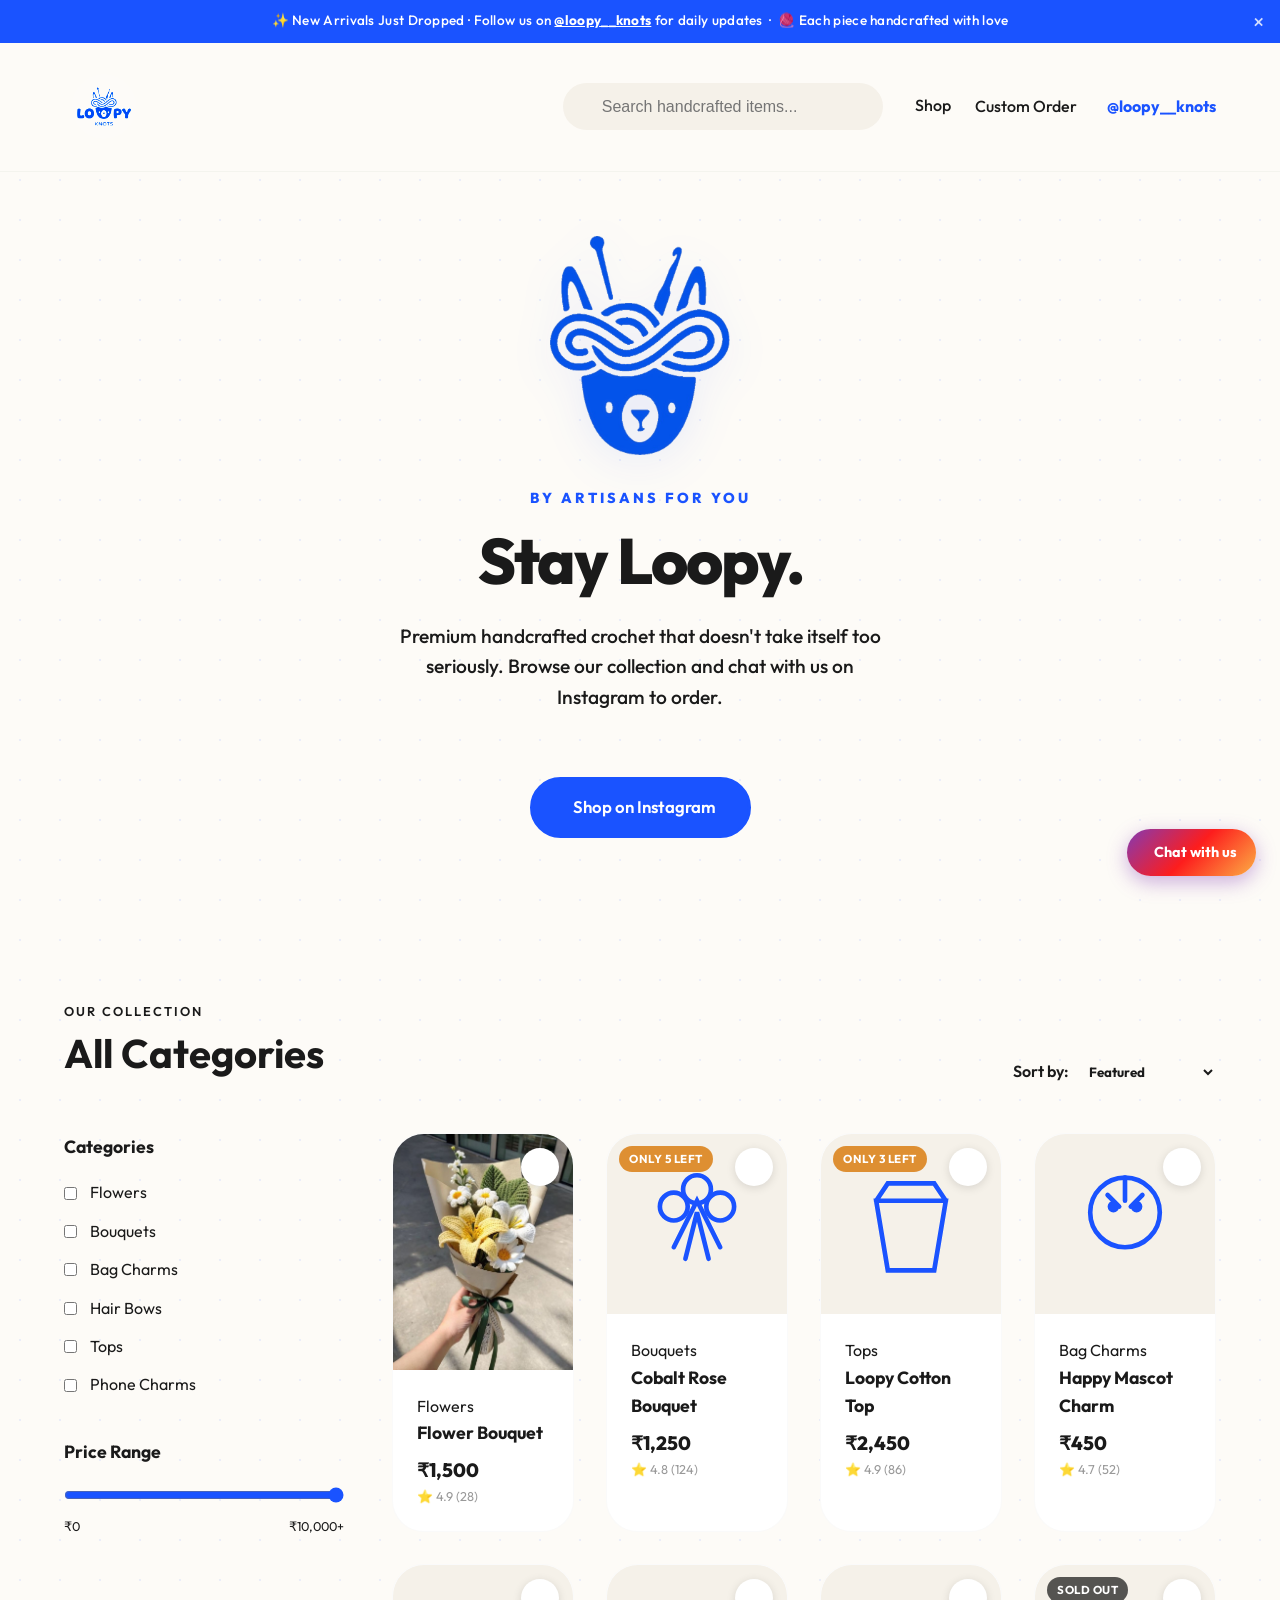
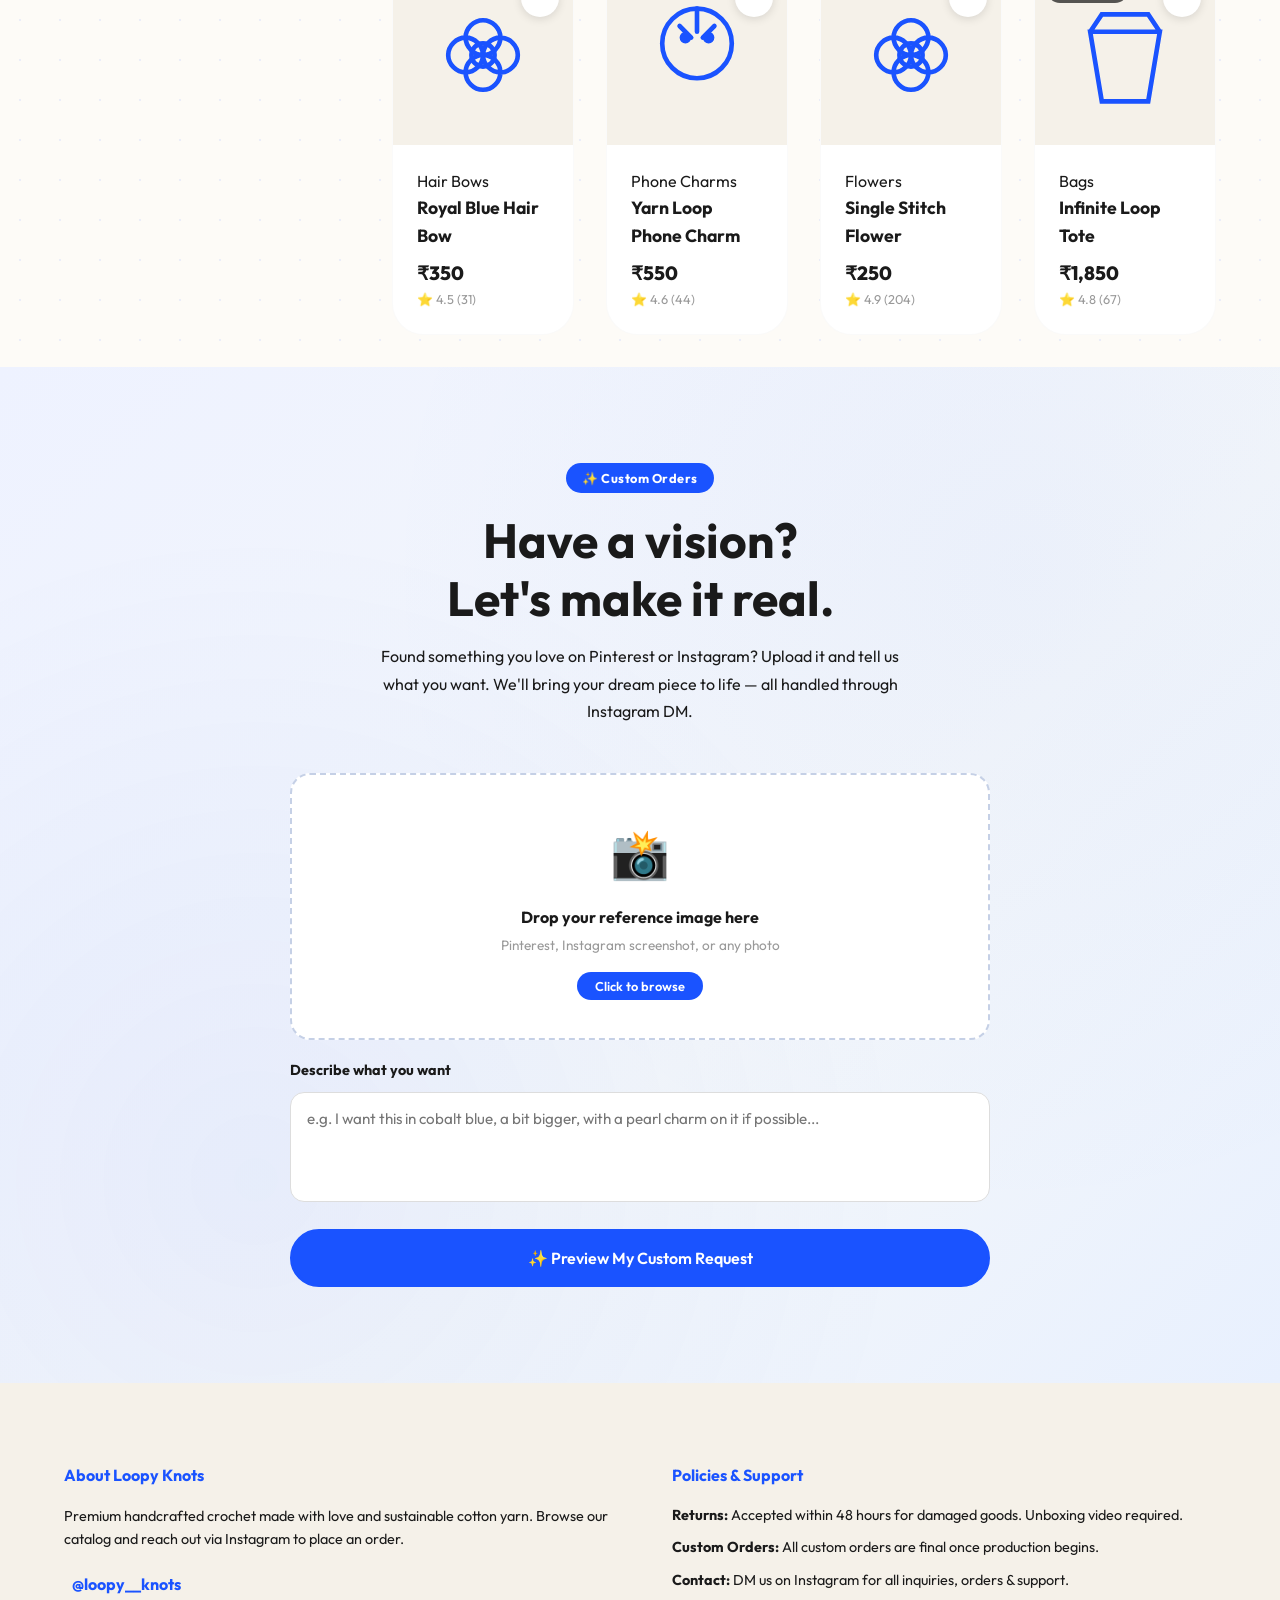
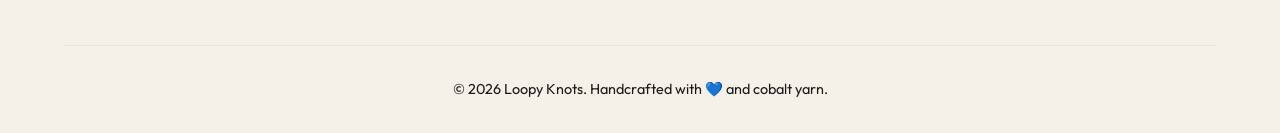
==== commit c21c3199: "Update Instagram handle to loopy__knots everywhere" ====
--- a/index.html
+++ b/index.html
@@ -20,7 +20,7 @@
   <!-- Announcement Bar -->
   <div class="announcement-bar" id="announcementBar">
     <span>✨ New Arrivals Just Dropped · Follow us on
-      <a href="https://instagram.com/loopyknots" target="_blank" style="color: white; font-weight: 700; text-decoration: underline;">@loopyknots</a>
+      <a href="https://www.instagram.com/loopy__knots" target="_blank" style="color: white; font-weight: 700; text-decoration: underline;">@loopy__knots</a>
       for daily updates &nbsp;·&nbsp; 🧶 Each piece handcrafted with love
     </span>
     <button class="announcement-close" onclick="closeAnnouncement()">×</button>
@@ -56,8 +56,8 @@
           </div>
         </div>
         <a href="#makeItForMe" onclick="scrollToMakeIt()">Custom Order</a>
-        <a href="https://instagram.com/loopyknots" target="_blank" style="color: var(--cobalt); font-weight: 700; display: flex; align-items: center; gap: 6px;">
-          <i data-lucide="instagram" size="18"></i> @loopyknots
+        <a href="https://www.instagram.com/loopy__knots" target="_blank" style="color: var(--cobalt); font-weight: 700; display: flex; align-items: center; gap: 6px;">
+          <i data-lucide="instagram" size="18"></i> @loopy__knots
         </a>
       </nav>
     </div>
@@ -87,8 +87,8 @@
       </div>
       <div class="menu-bottom-links" style="display: flex; flex-direction: column; gap: 1.2rem; padding-bottom: 2rem;">
         <hr style="margin: 0; border: none; border-top: 1px solid #1A53FF22;">
-        <a href="https://instagram.com/loopyknots" target="_blank" style="display: flex; align-items: center; gap: 10px; color: var(--cobalt); font-weight: 700;">
-          <i data-lucide="instagram" size="20"></i> Follow @loopyknots
+        <a href="https://www.instagram.com/loopy__knots" target="_blank" style="display: flex; align-items: center; gap: 10px; color: var(--cobalt); font-weight: 700;">
+          <i data-lucide="instagram" size="20"></i> Follow @loopy__knots
         </a>
       </div>
     </div>
@@ -104,7 +104,7 @@
       <div class="hero-label">BY ARTISANS FOR YOU</div>
       <h1 class="hero-title">Stay Loopy.</h1>
       <p class="hero-subtitle">Premium handcrafted crochet that doesn't take itself too seriously. Browse our collection and chat with us on Instagram to order.</p>
-      <a href="https://instagram.com/loopyknots" target="_blank" class="btn btn-primary hero-cta-btn" style="display: inline-flex; align-items: center; gap: 8px; text-decoration: none; margin-top: 1.5rem; border-radius: var(--radius-xl); padding: 0.9rem 2rem; font-size: 1.05rem;">
+      <a href="https://www.instagram.com/loopy__knots" target="_blank" class="btn btn-primary hero-cta-btn" style="display: inline-flex; align-items: center; gap: 8px; text-decoration: none; margin-top: 1.5rem; border-radius: var(--radius-xl); padding: 0.9rem 2rem; font-size: 1.05rem;">
         <i data-lucide="instagram" size="20"></i> Shop on Instagram
       </a>
     </div>
@@ -344,8 +344,8 @@
         <p style="font-size: 0.9rem; color: var(--charcoal-light); margin-bottom: 1rem;">
           Premium handcrafted crochet made with love and sustainable cotton yarn. Browse our catalog and reach out via Instagram to place an order.
         </p>
-        <a href="https://instagram.com/loopyknots" target="_blank" style="display: inline-flex; align-items: center; gap: 8px; color: var(--cobalt); font-weight: 700; text-decoration: none;">
-          <i data-lucide="instagram" size="18"></i> @loopyknots
+        <a href="https://www.instagram.com/loopy__knots" target="_blank" style="display: inline-flex; align-items: center; gap: 8px; color: var(--cobalt); font-weight: 700; text-decoration: none;">
+          <i data-lucide="instagram" size="18"></i> @loopy__knots
         </a>
       </div>
       <div>
@@ -363,7 +363,7 @@
   </footer>
 
   <!-- Floating Instagram DM Button -->
-  <a href="https://ig.me/m/loopyknots" target="_blank" class="floating-ig-btn" title="Chat with us on Instagram">
+  <a href="https://ig.me/m/loopy__knots" target="_blank" class="floating-ig-btn" title="Chat with us on Instagram">
     <i data-lucide="instagram" size="26"></i>
     <span class="floating-ig-label">Chat with us</span>
   </a>
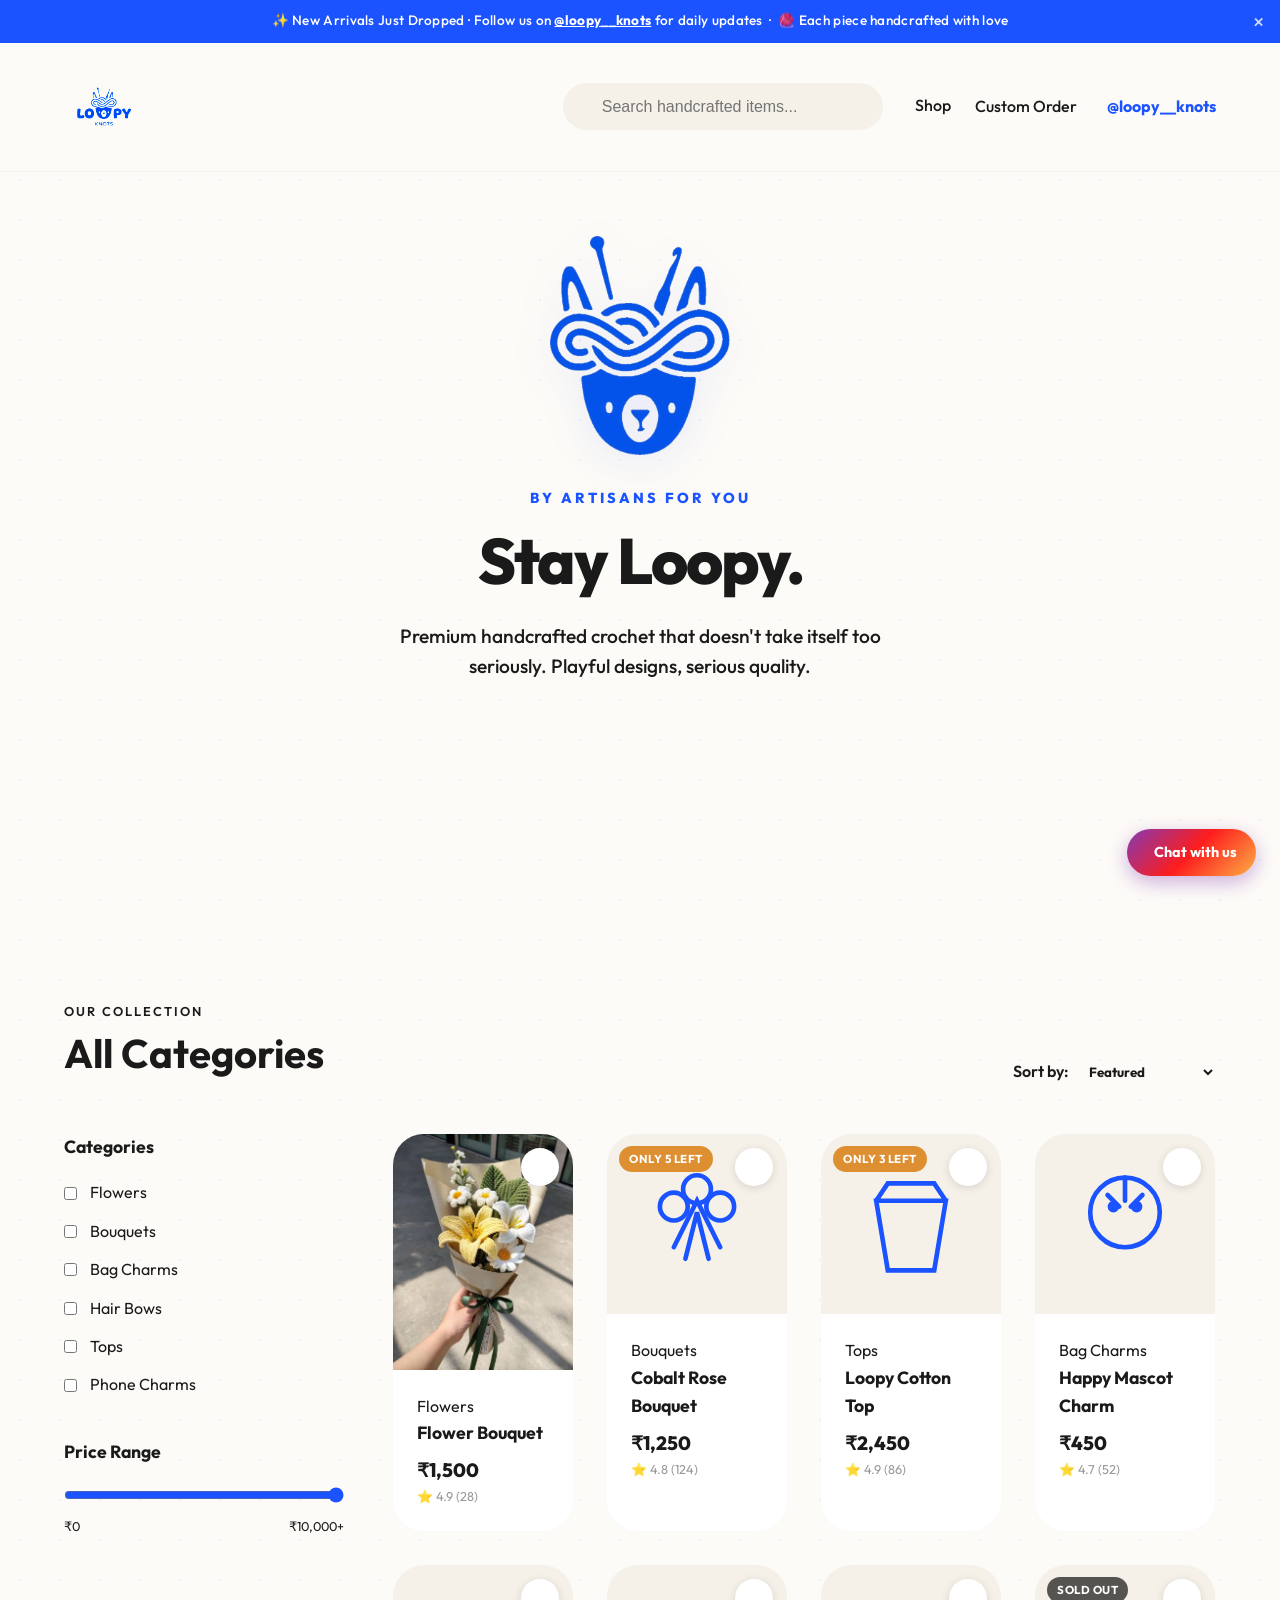
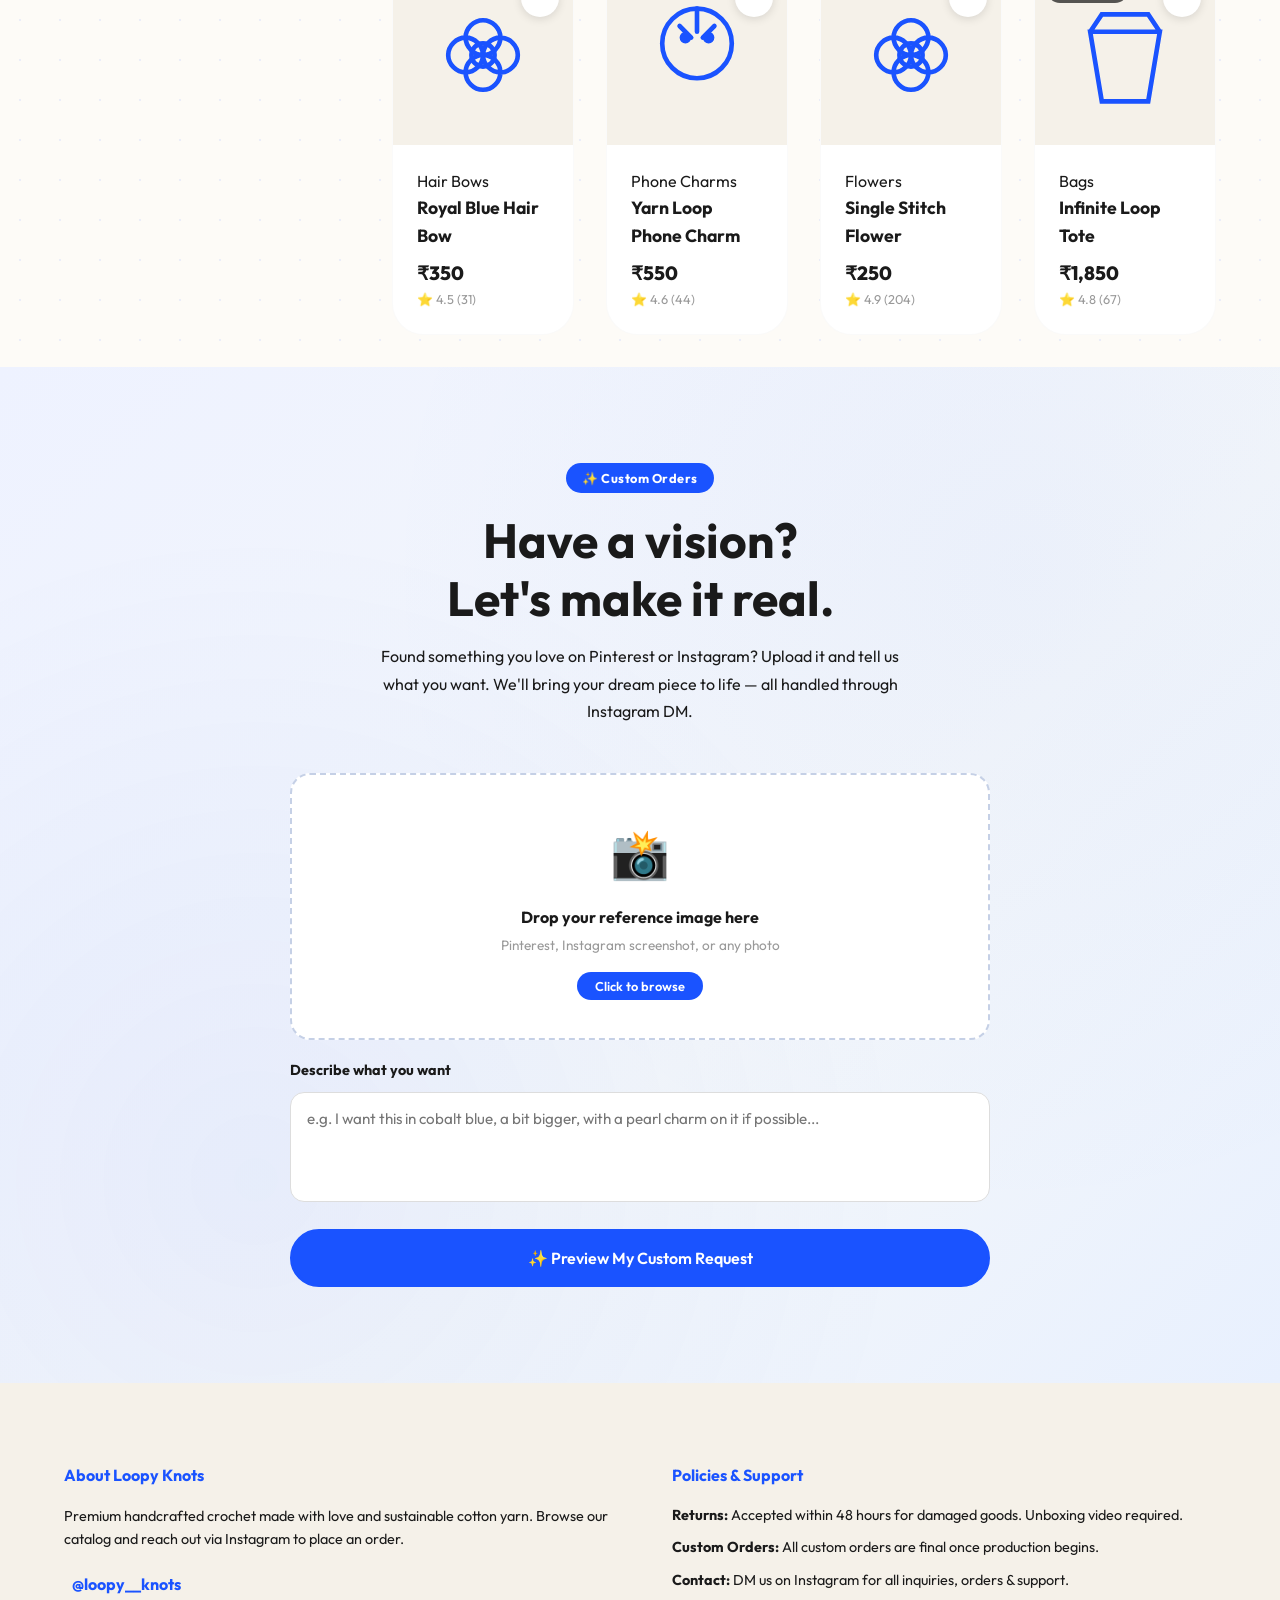
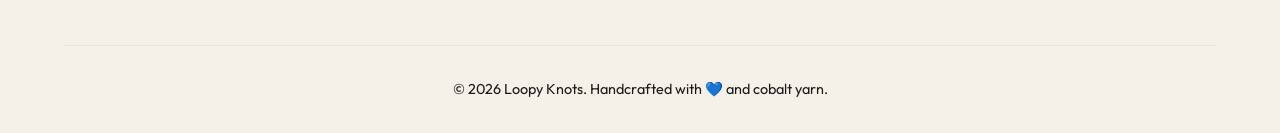
==== commit 19fdd3fc: "Revert hero section to V1 design" ====
--- a/index.html
+++ b/index.html
@@ -94,7 +94,6 @@
     </div>
   </div>
 
-  <!-- Hero Section -->
   <section class="hero">
     <div id="waves-container">
       <div class="pointer-dot"></div>
@@ -103,10 +102,7 @@
       <img src="assets/mascot_new.png" alt="Loopy Knots Mascot" class="hero-mascot">
       <div class="hero-label">BY ARTISANS FOR YOU</div>
       <h1 class="hero-title">Stay Loopy.</h1>
-      <p class="hero-subtitle">Premium handcrafted crochet that doesn't take itself too seriously. Browse our collection and chat with us on Instagram to order.</p>
-      <a href="https://www.instagram.com/loopy__knots" target="_blank" class="btn btn-primary hero-cta-btn" style="display: inline-flex; align-items: center; gap: 8px; text-decoration: none; margin-top: 1.5rem; border-radius: var(--radius-xl); padding: 0.9rem 2rem; font-size: 1.05rem;">
-        <i data-lucide="instagram" size="20"></i> Shop on Instagram
-      </a>
+      <p class="hero-subtitle">Premium handcrafted crochet that doesn't take itself too seriously. Playful designs, serious quality.</p>
     </div>
     <div class="mascot-container">
       <div class="scroll-container">
